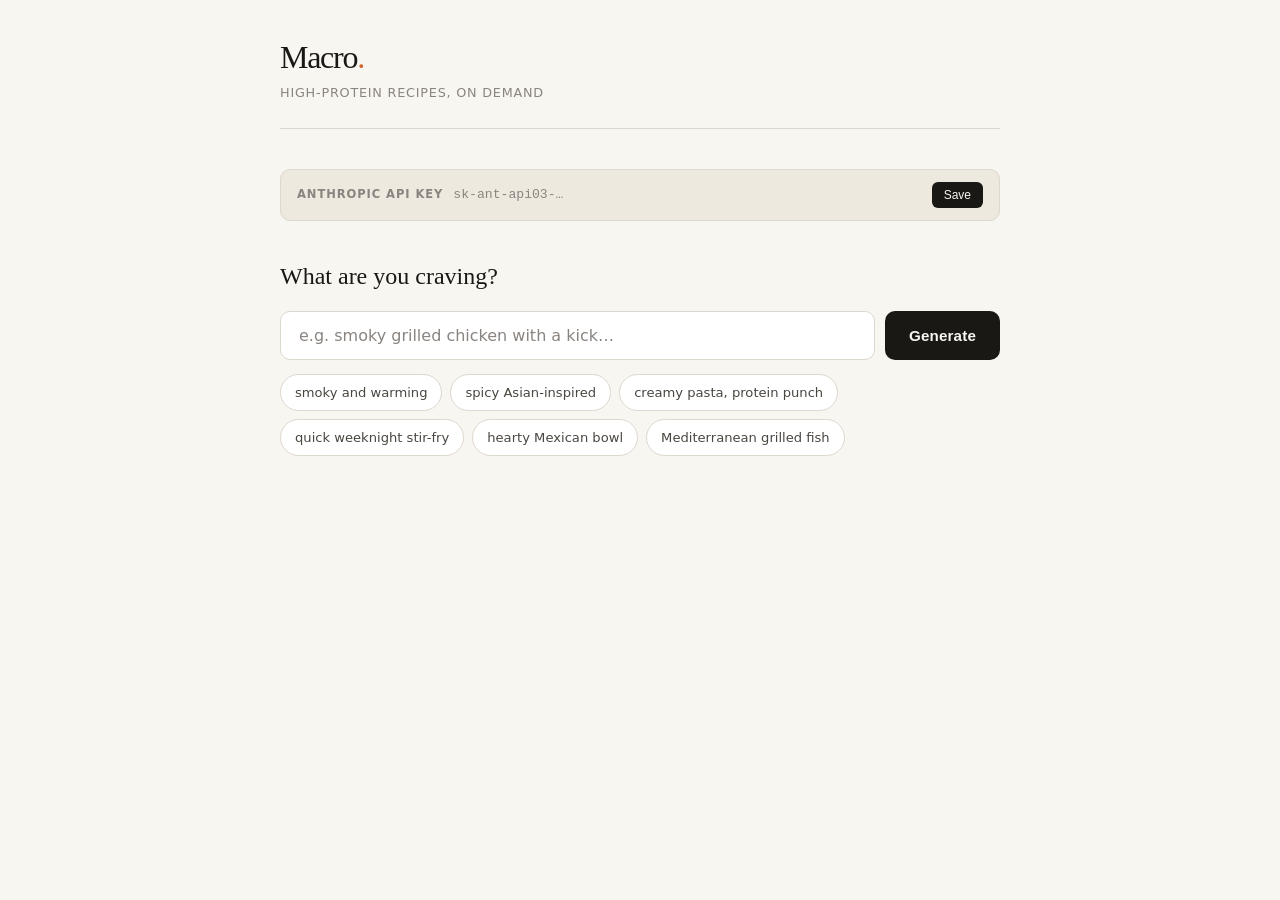
==== index.html @ a24479e4 "Add Macro: single-file high-protein recipe generator Browser-only HTML app that calls the Anthropic " ====
<!DOCTYPE html>
<html lang="en">
<head>
  <meta charset="UTF-8" />
  <meta name="viewport" content="width=device-width, initial-scale=1.0" />
  <title>Macro — High-Protein Recipes</title>
  <style>
    /* ── Reset & Base ── */
    *, *::before, *::after { box-sizing: border-box; margin: 0; padding: 0; }

    :root {
      --cream:   #F8F6F1;
      --cream2:  #EEE9DF;
      --ink:     #1A1814;
      --ink2:    #4A4640;
      --ink3:    #8A8480;
      --accent:  #D4622A;       /* warm burnt-orange for protein hero */
      --accent2: #F0E6D8;
      --green:   #2C6E49;
      --border:  #DDD8CF;
      --radius:  10px;
      --serif:   'Georgia', 'Times New Roman', serif;
      --sans:    system-ui, -apple-system, 'Helvetica Neue', sans-serif;
    }

    html { font-size: 16px; }
    body {
      background: var(--cream);
      color: var(--ink);
      font-family: var(--sans);
      line-height: 1.6;
      min-height: 100vh;
    }

    /* ── Layout ── */
    .page { max-width: 760px; margin: 0 auto; padding: 0 20px 80px; }

    /* ── Header ── */
    .site-header {
      display: flex;
      align-items: baseline;
      justify-content: space-between;
      padding: 32px 0 24px;
      border-bottom: 1.5px solid var(--border);
      margin-bottom: 40px;
      gap: 16px;
      flex-wrap: wrap;
    }
    .logo {
      font-family: var(--serif);
      font-size: 2rem;
      font-weight: 400;
      letter-spacing: -0.04em;
      color: var(--ink);
    }
    .logo span { color: var(--accent); }

    .tagline {
      font-size: 0.8rem;
      color: var(--ink3);
      letter-spacing: 0.06em;
      text-transform: uppercase;
    }

    /* ── API Key ── */
    .api-row {
      display: flex;
      align-items: center;
      gap: 10px;
      margin-bottom: 36px;
      background: var(--cream2);
      border: 1px solid var(--border);
      border-radius: var(--radius);
      padding: 12px 16px;
    }
    .api-row label {
      font-size: 0.72rem;
      font-weight: 600;
      letter-spacing: 0.08em;
      text-transform: uppercase;
      color: var(--ink3);
      white-space: nowrap;
    }
    .api-row input[type="password"] {
      flex: 1;
      border: none;
      background: transparent;
      font-family: 'Courier New', monospace;
      font-size: 0.82rem;
      color: var(--ink2);
      outline: none;
    }
    .api-row input[type="password"]::placeholder { color: var(--ink3); }
    .api-save-btn {
      font-size: 0.75rem;
      background: var(--ink);
      color: var(--cream);
      border: none;
      border-radius: 6px;
      padding: 6px 12px;
      cursor: pointer;
      font-weight: 500;
      white-space: nowrap;
    }
    .api-save-btn:hover { background: var(--accent); }

    /* ── Search / Input ── */
    .craving-section { margin-bottom: 28px; }
    .craving-label {
      font-family: var(--serif);
      font-size: 1.5rem;
      font-weight: 400;
      margin-bottom: 16px;
      color: var(--ink);
    }
    .craving-row {
      display: flex;
      gap: 10px;
    }
    .craving-input {
      flex: 1;
      padding: 14px 18px;
      border: 1.5px solid var(--border);
      border-radius: var(--radius);
      font-size: 1rem;
      font-family: var(--sans);
      background: #fff;
      color: var(--ink);
      outline: none;
      transition: border-color 0.18s;
    }
    .craving-input:focus { border-color: var(--accent); }
    .craving-input::placeholder { color: var(--ink3); }

    .generate-btn {
      padding: 14px 24px;
      background: var(--ink);
      color: var(--cream);
      border: none;
      border-radius: var(--radius);
      font-size: 0.95rem;
      font-weight: 600;
      cursor: pointer;
      letter-spacing: 0.01em;
      transition: background 0.18s, transform 0.1s;
      white-space: nowrap;
    }
    .generate-btn:hover:not(:disabled) { background: var(--accent); }
    .generate-btn:active:not(:disabled) { transform: scale(0.98); }
    .generate-btn:disabled { opacity: 0.5; cursor: not-allowed; }

    /* ── Chips ── */
    .chips {
      display: flex;
      flex-wrap: wrap;
      gap: 8px;
      margin-top: 14px;
    }
    .chip {
      padding: 7px 14px;
      border: 1.5px solid var(--border);
      border-radius: 999px;
      font-size: 0.82rem;
      cursor: pointer;
      color: var(--ink2);
      background: #fff;
      transition: border-color 0.15s, background 0.15s, color 0.15s;
      user-select: none;
    }
    .chip:hover {
      border-color: var(--accent);
      background: var(--accent2);
      color: var(--accent);
    }

    /* ── Status / Error ── */
    .status-bar {
      display: none;
      align-items: center;
      gap: 10px;
      padding: 14px 18px;
      border-radius: var(--radius);
      margin-bottom: 28px;
      font-size: 0.88rem;
    }
    .status-bar.loading {
      display: flex;
      background: var(--accent2);
      color: var(--accent);
      border: 1px solid #e8c5a8;
    }
    .status-bar.error {
      display: flex;
      background: #FDE8E8;
      color: #C0392B;
      border: 1px solid #F5C6C6;
    }
    .spinner {
      width: 18px; height: 18px;
      border: 2.5px solid currentColor;
      border-top-color: transparent;
      border-radius: 50%;
      animation: spin 0.7s linear infinite;
      flex-shrink: 0;
    }
    @keyframes spin { to { transform: rotate(360deg); } }

    /* ── Recipe Card ── */
    .recipe-card {
      display: none;
      background: #fff;
      border: 1.5px solid var(--border);
      border-radius: 14px;
      overflow: hidden;
      margin-bottom: 40px;
      animation: slideUp 0.35s ease;
    }
    .recipe-card.visible { display: block; }
    @keyframes slideUp {
      from { opacity: 0; transform: translateY(18px); }
      to   { opacity: 1; transform: translateY(0); }
    }

    .recipe-header {
      padding: 30px 30px 22px;
      border-bottom: 1px solid var(--border);
      display: flex;
      justify-content: space-between;
      align-items: flex-start;
      gap: 16px;
    }
    .recipe-title-block { flex: 1; }
    .recipe-name {
      font-family: var(--serif);
      font-size: 1.9rem;
      font-weight: 400;
      line-height: 1.15;
      letter-spacing: -0.03em;
      color: var(--ink);
      margin-bottom: 8px;
    }
    .recipe-desc {
      font-size: 0.9rem;
      color: var(--ink2);
      line-height: 1.55;
      max-width: 520px;
    }
    .save-btn {
      padding: 9px 16px;
      border: 1.5px solid var(--border);
      border-radius: 8px;
      background: transparent;
      font-size: 0.8rem;
      font-weight: 600;
      cursor: pointer;
      color: var(--ink2);
      white-space: nowrap;
      transition: all 0.15s;
    }
    .save-btn:hover { border-color: var(--green); color: var(--green); }
    .save-btn.saved { border-color: var(--green); color: var(--green); background: #EAF4EE; }

    /* ── Meta Row ── */
    .recipe-meta {
      display: flex;
      gap: 0;
      border-bottom: 1px solid var(--border);
    }
    .meta-item {
      flex: 1;
      padding: 14px 20px;
      text-align: center;
      border-right: 1px solid var(--border);
    }
    .meta-item:last-child { border-right: none; }
    .meta-label {
      font-size: 0.65rem;
      text-transform: uppercase;
      letter-spacing: 0.1em;
      color: var(--ink3);
      margin-bottom: 2px;
    }
    .meta-value {
      font-size: 0.95rem;
      font-weight: 600;
      color: var(--ink);
    }

    /* ── Macros Grid ── */
    .macros-section { padding: 24px 30px; border-bottom: 1px solid var(--border); }
    .macros-title {
      font-size: 0.68rem;
      text-transform: uppercase;
      letter-spacing: 0.1em;
      color: var(--ink3);
      margin-bottom: 14px;
    }
    .macros-grid {
      display: grid;
      grid-template-columns: 2fr 1fr 1fr 1fr;
      gap: 10px;
    }
    .macro-box {
      border-radius: 10px;
      padding: 16px 14px;
      text-align: center;
      background: var(--cream2);
    }
    .macro-box.hero {
      background: var(--accent);
      color: #fff;
    }
    .macro-num {
      font-family: var(--serif);
      font-size: 2rem;
      font-weight: 400;
      line-height: 1;
      margin-bottom: 4px;
    }
    .macro-box.hero .macro-num { font-size: 2.6rem; }
    .macro-unit { font-size: 0.7rem; }
    .macro-name {
      font-size: 0.65rem;
      text-transform: uppercase;
      letter-spacing: 0.1em;
      margin-top: 4px;
      opacity: 0.75;
    }
    .macro-box.hero .macro-name { opacity: 0.9; font-weight: 600; }

    /* ── Ingredients & Steps ── */
    .recipe-body {
      display: grid;
      grid-template-columns: 1fr 1.5fr;
      gap: 0;
    }
    @media (max-width: 560px) { .recipe-body { grid-template-columns: 1fr; } }

    .ingredients-section {
      padding: 24px 24px 28px 30px;
      border-right: 1px solid var(--border);
    }
    @media (max-width: 560px) {
      .ingredients-section { border-right: none; border-bottom: 1px solid var(--border); }
    }
    .steps-section { padding: 24px 30px 28px 24px; }

    .section-title {
      font-size: 0.68rem;
      text-transform: uppercase;
      letter-spacing: 0.1em;
      color: var(--ink3);
      margin-bottom: 14px;
    }

    .ingredients-list { list-style: none; }
    .ingredients-list li {
      display: flex;
      gap: 10px;
      padding: 7px 0;
      border-bottom: 1px solid var(--cream2);
      font-size: 0.88rem;
      line-height: 1.4;
    }
    .ingredients-list li:last-child { border-bottom: none; }
    .ing-amount {
      font-weight: 600;
      color: var(--ink);
      min-width: 60px;
      flex-shrink: 0;
    }
    .ing-item { color: var(--ink2); }

    .steps-list { list-style: none; counter-reset: step-counter; }
    .steps-list li {
      counter-increment: step-counter;
      display: flex;
      gap: 14px;
      margin-bottom: 16px;
      font-size: 0.88rem;
      line-height: 1.55;
      color: var(--ink2);
    }
    .steps-list li::before {
      content: counter(step-counter);
      display: flex;
      align-items: center;
      justify-content: center;
      width: 22px;
      height: 22px;
      min-width: 22px;
      border-radius: 50%;
      background: var(--ink);
      color: var(--cream);
      font-size: 0.7rem;
      font-weight: 700;
      margin-top: 2px;
    }

    /* ── Tags ── */
    .tags-row {
      padding: 16px 30px;
      border-top: 1px solid var(--border);
      display: flex;
      flex-wrap: wrap;
      gap: 6px;
    }
    .tag {
      padding: 4px 10px;
      border-radius: 999px;
      background: var(--cream2);
      font-size: 0.72rem;
      color: var(--ink2);
      border: 1px solid var(--border);
    }

    /* ── Saved Recipes ── */
    .saved-section { margin-top: 48px; }
    .saved-header {
      display: flex;
      justify-content: space-between;
      align-items: baseline;
      margin-bottom: 20px;
    }
    .saved-heading {
      font-family: var(--serif);
      font-size: 1.25rem;
      font-weight: 400;
    }
    .clear-btn {
      font-size: 0.75rem;
      color: var(--ink3);
      background: none;
      border: none;
      cursor: pointer;
      text-decoration: underline;
    }
    .clear-btn:hover { color: var(--accent); }

    .saved-grid { display: grid; grid-template-columns: repeat(auto-fill, minmax(200px, 1fr)); gap: 12px; }
    .saved-card {
      background: #fff;
      border: 1.5px solid var(--border);
      border-radius: 10px;
      padding: 16px;
      cursor: pointer;
      transition: border-color 0.15s;
    }
    .saved-card:hover { border-color: var(--accent); }
    .saved-card-name {
      font-family: var(--serif);
      font-size: 1rem;
      margin-bottom: 6px;
      color: var(--ink);
    }
    .saved-card-protein {
      font-size: 0.78rem;
      font-weight: 700;
      color: var(--accent);
    }
    .saved-card-meta { font-size: 0.75rem; color: var(--ink3); margin-top: 4px; }

    .empty-saved {
      color: var(--ink3);
      font-size: 0.88rem;
      font-style: italic;
    }
  </style>
</head>
<body>
<div class="page">

  <!-- Header -->
  <header class="site-header">
    <div>
      <div class="logo">Macro<span>.</span></div>
      <div class="tagline">High-protein recipes, on demand</div>
    </div>
  </header>

  <!-- API Key Row -->
  <div class="api-row">
    <label for="apiKeyInput">Anthropic API Key</label>
    <input type="password" id="apiKeyInput" placeholder="sk-ant-api03-…" autocomplete="off" />
    <button class="api-save-btn" onclick="saveApiKey()">Save</button>
  </div>

  <!-- Craving Input -->
  <section class="craving-section">
    <div class="craving-label">What are you craving?</div>
    <div class="craving-row">
      <input
        type="text"
        class="craving-input"
        id="cravingInput"
        placeholder="e.g. smoky grilled chicken with a kick…"
        onkeydown="if(event.key==='Enter') generate()"
      />
      <button class="generate-btn" id="generateBtn" onclick="generate()">Generate</button>
    </div>
    <div class="chips" id="chips">
      <div class="chip" onclick="fillChip('smoky and warming')">smoky and warming</div>
      <div class="chip" onclick="fillChip('spicy Asian-inspired')">spicy Asian-inspired</div>
      <div class="chip" onclick="fillChip('creamy pasta with a protein punch')">creamy pasta, protein punch</div>
      <div class="chip" onclick="fillChip('quick weeknight stir-fry')">quick weeknight stir-fry</div>
      <div class="chip" onclick="fillChip('hearty Mexican bowl')">hearty Mexican bowl</div>
      <div class="chip" onclick="fillChip('Mediterranean grilled fish')">Mediterranean grilled fish</div>
    </div>
  </section>

  <!-- Status / Error -->
  <div class="status-bar" id="statusBar">
    <div class="spinner" id="spinner"></div>
    <span id="statusText">Generating your recipe…</span>
  </div>

  <!-- Recipe Card -->
  <div class="recipe-card" id="recipeCard">
    <div class="recipe-header">
      <div class="recipe-title-block">
        <div class="recipe-name" id="recipeName"></div>
        <div class="recipe-desc" id="recipeDesc"></div>
      </div>
      <button class="save-btn" id="saveBtn" onclick="saveCurrentRecipe()">Save Recipe</button>
    </div>

    <div class="recipe-meta">
      <div class="meta-item">
        <div class="meta-label">Prep</div>
        <div class="meta-value" id="prepTime"></div>
      </div>
      <div class="meta-item">
        <div class="meta-label">Cook</div>
        <div class="meta-value" id="cookTime"></div>
      </div>
      <div class="meta-item">
        <div class="meta-label">Servings</div>
        <div class="meta-value" id="servings"></div>
      </div>
    </div>

    <div class="macros-section">
      <div class="macros-title">Macros per serving</div>
      <div class="macros-grid">
        <div class="macro-box hero">
          <div class="macro-num" id="macroProtein">—</div>
          <div class="macro-unit">grams</div>
          <div class="macro-name">Protein</div>
        </div>
        <div class="macro-box">
          <div class="macro-num" id="macroCalories">—</div>
          <div class="macro-unit">kcal</div>
          <div class="macro-name">Calories</div>
        </div>
        <div class="macro-box">
          <div class="macro-num" id="macroCarbs">—</div>
          <div class="macro-unit">grams</div>
          <div class="macro-name">Carbs</div>
        </div>
        <div class="macro-box">
          <div class="macro-num" id="macroFat">—</div>
          <div class="macro-unit">grams</div>
          <div class="macro-name">Fat</div>
        </div>
      </div>
    </div>

    <div class="recipe-body">
      <div class="ingredients-section">
        <div class="section-title">Ingredients</div>
        <ul class="ingredients-list" id="ingredientsList"></ul>
      </div>
      <div class="steps-section">
        <div class="section-title">Method</div>
        <ol class="steps-list" id="stepsList"></ol>
      </div>
    </div>

    <div class="tags-row" id="tagsRow"></div>
  </div>

  <!-- Saved Recipes -->
  <section class="saved-section" id="savedSection" style="display:none">
    <div class="saved-header">
      <div class="saved-heading">Saved Recipes</div>
      <button class="clear-btn" onclick="clearSaved()">Clear all</button>
    </div>
    <div class="saved-grid" id="savedGrid"></div>
  </section>

</div>

<script>
  /* ── State ── */
  let currentRecipe = null;

  /* ── API Key persistence ── */
  const apiKeyInput = document.getElementById('apiKeyInput');
  const saved = localStorage.getItem('macro_api_key');
  if (saved) apiKeyInput.value = saved;

  function saveApiKey() {
    const key = apiKeyInput.value.trim();
    if (!key) return;
    localStorage.setItem('macro_api_key', key);
    const btn = document.querySelector('.api-save-btn');
    btn.textContent = 'Saved ✓';
    setTimeout(() => btn.textContent = 'Save', 1800);
  }

  /* ── Chip fill ── */
  function fillChip(text) {
    document.getElementById('cravingInput').value = text;
    document.getElementById('cravingInput').focus();
  }

  /* ── Status helpers ── */
  function showLoading(msg = 'Generating your recipe…') {
    const bar = document.getElementById('statusBar');
    bar.className = 'status-bar loading';
    document.getElementById('spinner').style.display = '';
    document.getElementById('statusText').textContent = msg;
  }
  function showError(msg) {
    const bar = document.getElementById('statusBar');
    bar.className = 'status-bar error';
    document.getElementById('spinner').style.display = 'none';
    document.getElementById('statusText').textContent = msg;
  }
  function hideStatus() {
    document.getElementById('statusBar').className = 'status-bar';
  }

  /* ── Generate ── */
  async function generate() {
    const craving = document.getElementById('cravingInput').value.trim();
    const apiKey  = apiKeyInput.value.trim() || localStorage.getItem('macro_api_key') || '';

    if (!craving) {
      document.getElementById('cravingInput').focus();
      return;
    }
    if (!apiKey) {
      showError('Please enter your Anthropic API key above.');
      return;
    }

    const btn = document.getElementById('generateBtn');
    btn.disabled = true;
    document.getElementById('recipeCard').className = 'recipe-card';
    showLoading();

    const systemPrompt = `You are a professional chef and nutritionist who creates high-protein recipes.
You MUST respond with ONLY valid JSON and absolutely nothing else — no markdown, no code fences, no explanation, just the raw JSON object.
The JSON must have exactly these fields:
{
  "name": string,
  "description": string (2-3 sentences, appetizing),
  "prepTime": string (e.g. "15 mins"),
  "cookTime": string (e.g. "25 mins"),
  "servings": number,
  "ingredients": [ { "amount": string, "item": string } ],
  "steps": [ string ],
  "macros": { "calories": number, "protein": number, "carbs": number, "fat": number },
  "tags": [ string ]
}
Rules:
- Every recipe MUST have at least 35g protein per serving — this is non-negotiable
- Be flavor-first and indulgent — never bland, never "diet food"
- Use bold spices, umami, smoke, acid, heat — make it something people actually want to eat
- macros must be realistic and accurate for the ingredients listed
- tags should be 3-5 short descriptor tags`;

    const userMessage = `Create a high-protein recipe for someone craving: "${craving}". Make it exciting and delicious.`;

    try {
      const response = await fetch('https://api.anthropic.com/v1/messages', {
        method: 'POST',
        headers: {
          'Content-Type':         'application/json',
          'x-api-key':            apiKey,
          'anthropic-version':    '2023-06-01',
          'anthropic-dangerous-direct-browser-ipc': 'true',
        },
        body: JSON.stringify({
          model: 'claude-haiku-4-5-20251001',
          max_tokens: 1024,
          system: systemPrompt,
          messages: [{ role: 'user', content: userMessage }],
        }),
      });

      if (!response.ok) {
        const err = await response.json().catch(() => ({}));
        throw new Error(err.error?.message || `API error ${response.status}`);
      }

      const data = await response.json();
      const raw  = data.content?.[0]?.text || '';

      // Strip any accidental markdown fences
      const cleaned = raw.replace(/^```(?:json)?\s*/i, '').replace(/\s*```$/i, '').trim();
      const recipe  = JSON.parse(cleaned);

      currentRecipe = recipe;
      renderRecipe(recipe);
      hideStatus();
    } catch (err) {
      showError('Error: ' + (err.message || 'Something went wrong. Check your API key and try again.'));
    } finally {
      btn.disabled = false;
    }
  }

  /* ── Render recipe ── */
  function renderRecipe(r) {
    document.getElementById('recipeName').textContent    = r.name        || 'Untitled';
    document.getElementById('recipeDesc').textContent    = r.description || '';
    document.getElementById('prepTime').textContent      = r.prepTime    || '—';
    document.getElementById('cookTime').textContent      = r.cookTime    || '—';
    document.getElementById('servings').textContent      = r.servings    || '—';
    document.getElementById('macroProtein').textContent  = r.macros?.protein  ?? '—';
    document.getElementById('macroCalories').textContent = r.macros?.calories ?? '—';
    document.getElementById('macroCarbs').textContent    = r.macros?.carbs    ?? '—';
    document.getElementById('macroFat').textContent      = r.macros?.fat      ?? '—';

    // Ingredients
    const ingList = document.getElementById('ingredientsList');
    ingList.innerHTML = '';
    (r.ingredients || []).forEach(ing => {
      const li = document.createElement('li');
      li.innerHTML = `<span class="ing-amount">${escHtml(ing.amount)}</span><span class="ing-item">${escHtml(ing.item)}</span>`;
      ingList.appendChild(li);
    });

    // Steps
    const stepsList = document.getElementById('stepsList');
    stepsList.innerHTML = '';
    (r.steps || []).forEach(step => {
      const li = document.createElement('li');
      li.textContent = step;
      stepsList.appendChild(li);
    });

    // Tags
    const tagsRow = document.getElementById('tagsRow');
    tagsRow.innerHTML = '';
    (r.tags || []).forEach(tag => {
      const span = document.createElement('span');
      span.className = 'tag';
      span.textContent = tag;
      tagsRow.appendChild(span);
    });

    // Reset save button
    const saveBtn = document.getElementById('saveBtn');
    saveBtn.textContent = 'Save Recipe';
    saveBtn.className = 'save-btn';

    document.getElementById('recipeCard').className = 'recipe-card visible';
    document.getElementById('recipeCard').scrollIntoView({ behavior: 'smooth', block: 'nearest' });
  }

  /* ── Save to localStorage ── */
  function saveCurrentRecipe() {
    if (!currentRecipe) return;
    const saved = getSavedRecipes();
    // Avoid duplicates by name
    const exists = saved.some(r => r.name === currentRecipe.name);
    if (!exists) {
      saved.unshift({ ...currentRecipe, _savedAt: Date.now() });
      localStorage.setItem('macro_saved_recipes', JSON.stringify(saved));
    }
    const btn = document.getElementById('saveBtn');
    btn.textContent = 'Saved ✓';
    btn.className = 'save-btn saved';
    renderSaved();
  }

  function getSavedRecipes() {
    try { return JSON.parse(localStorage.getItem('macro_saved_recipes') || '[]'); }
    catch { return []; }
  }

  function renderSaved() {
    const recipes = getSavedRecipes();
    const section = document.getElementById('savedSection');
    const grid    = document.getElementById('savedGrid');

    if (!recipes.length) { section.style.display = 'none'; return; }

    section.style.display = '';
    grid.innerHTML = '';
    recipes.forEach((r, i) => {
      const card = document.createElement('div');
      card.className = 'saved-card';
      card.innerHTML = `
        <div class="saved-card-name">${escHtml(r.name)}</div>
        <div class="saved-card-protein">${r.macros?.protein ?? '?'}g protein</div>
        <div class="saved-card-meta">${escHtml(r.prepTime || '')} prep · ${escHtml(r.cookTime || '')} cook</div>
      `;
      card.onclick = () => {
        currentRecipe = r;
        renderRecipe(r);
        hideStatus();
      };
      grid.appendChild(card);
    });
  }

  function clearSaved() {
    if (!confirm('Clear all saved recipes?')) return;
    localStorage.removeItem('macro_saved_recipes');
    renderSaved();
  }

  /* ── Utility ── */
  function escHtml(str) {
    return String(str)
      .replace(/&/g, '&amp;')
      .replace(/</g, '&lt;')
      .replace(/>/g, '&gt;')
      .replace(/"/g, '&quot;');
  }

  /* ── Init ── */
  renderSaved();
</script>
</body>
</html>
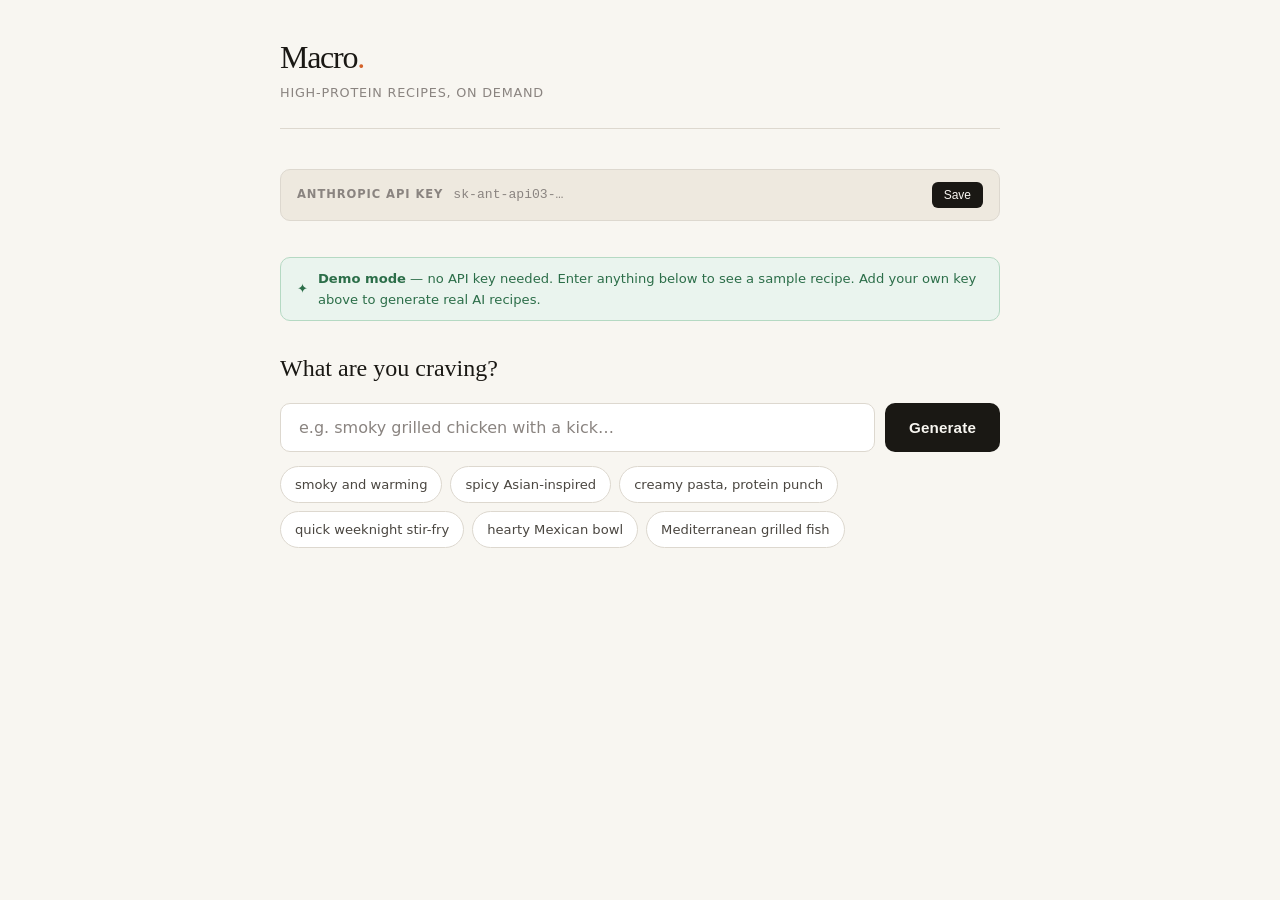
==== commit 2a63a195: "Add demo mode so app works without an API key Shows a green demo banner when no key is entered. Clic" ====
--- a/index.html
+++ b/index.html
@@ -104,6 +104,22 @@
     }
     .api-save-btn:hover { background: var(--accent); }
 
+    /* ── Demo Banner ── */
+    .demo-banner {
+      display: flex;
+      align-items: center;
+      gap: 10px;
+      padding: 10px 16px;
+      background: #EAF4EE;
+      border: 1px solid #b5d9c3;
+      border-radius: var(--radius);
+      margin-bottom: 28px;
+      font-size: 0.82rem;
+      color: var(--green);
+    }
+    .demo-banner strong { font-weight: 700; }
+    .demo-banner.hidden { display: none; }
+
     /* ── Search / Input ── */
     .craving-section { margin-bottom: 28px; }
     .craving-label {
@@ -483,6 +499,12 @@
     <label for="apiKeyInput">Anthropic API Key</label>
     <input type="password" id="apiKeyInput" placeholder="sk-ant-api03-…" autocomplete="off" />
     <button class="api-save-btn" onclick="saveApiKey()">Save</button>
+  </div>
+
+  <!-- Demo Banner -->
+  <div class="demo-banner" id="demoBanner">
+    <span>✦</span>
+    <span><strong>Demo mode</strong> — no API key needed. Enter anything below to see a sample recipe. Add your own key above to generate real AI recipes.</span>
   </div>
 
   <!-- Craving Input -->
@@ -631,6 +653,95 @@
     document.getElementById('statusBar').className = 'status-bar';
   }
 
+  /* ── Demo mode ── */
+  const DEMO_RECIPES = [
+    {
+      name: "Smoky Chipotle Chicken Bowl",
+      description: "Juicy chicken thighs charred with chipotle and smoked paprika, piled over cilantro-lime rice with pickled jalapeños and avocado crema. Bold, smoky heat balanced with cool creaminess.",
+      prepTime: "12 mins", cookTime: "20 mins", servings: 2,
+      ingredients: [
+        { amount: "400g", item: "boneless chicken thighs" },
+        { amount: "1 tbsp", item: "chipotle paste" },
+        { amount: "1 tsp", item: "smoked paprika" },
+        { amount: "200g", item: "cooked brown rice" },
+        { amount: "1", item: "avocado" },
+        { amount: "2 tbsp", item: "Greek yoghurt" },
+        { amount: "1 handful", item: "fresh cilantro" },
+        { amount: "2 tbsp", item: "pickled jalapeños" },
+        { amount: "1", item: "lime, juiced" },
+      ],
+      steps: [
+        "Coat chicken in chipotle paste, smoked paprika, salt and a drizzle of olive oil.",
+        "Heat a cast-iron pan over high heat. Cook chicken 6–7 mins per side until charred and cooked through. Rest 5 mins, then slice.",
+        "Blend avocado with Greek yoghurt, lime juice and a pinch of salt to make crema.",
+        "Fluff rice with cilantro and lime zest. Divide into bowls.",
+        "Top with sliced chicken, avocado crema and pickled jalapeños. Serve immediately."
+      ],
+      macros: { calories: 520, protein: 48, carbs: 38, fat: 18 },
+      tags: ["high-protein", "smoky", "Mexican", "gluten-free"]
+    },
+    {
+      name: "Spicy Asian Beef & Noodles",
+      description: "Seared ground beef glazed in gochujang and soy tossed through chewy udon noodles with crispy scallions and a soft-boiled egg. Umami-rich, fiery and deeply satisfying.",
+      prepTime: "10 mins", cookTime: "15 mins", servings: 2,
+      ingredients: [
+        { amount: "350g", item: "lean ground beef (95%)" },
+        { amount: "200g", item: "udon noodles" },
+        { amount: "2 tbsp", item: "gochujang paste" },
+        { amount: "2 tbsp", item: "soy sauce" },
+        { amount: "1 tbsp", item: "sesame oil" },
+        { amount: "1 tsp", item: "fresh ginger, grated" },
+        { amount: "2 cloves", item: "garlic, minced" },
+        { amount: "2", item: "soft-boiled eggs" },
+        { amount: "3", item: "spring onions, sliced" },
+        { amount: "1 tsp", item: "toasted sesame seeds" },
+      ],
+      steps: [
+        "Cook udon per packet instructions. Drain and rinse.",
+        "Soft-boil eggs for 6.5 mins, transfer to ice water, peel and halve.",
+        "Brown beef in a hot wok over high heat, breaking apart, until caramelized — about 5 mins.",
+        "Add garlic and ginger, cook 1 min. Add gochujang, soy and sesame oil. Toss to coat.",
+        "Add noodles to wok and toss everything together over high heat for 2 mins.",
+        "Plate and top with egg halves, spring onions and sesame seeds."
+      ],
+      macros: { calories: 590, protein: 52, carbs: 48, fat: 17 },
+      tags: ["high-protein", "spicy", "Asian", "quick"]
+    },
+    {
+      name: "Lemon-Herb Salmon with White Bean Mash",
+      description: "Pan-seared salmon with a golden crust, resting on silky white bean mash with roasted garlic and fresh dill. Bright, herbaceous and loaded with protein from both fish and legumes.",
+      prepTime: "10 mins", cookTime: "18 mins", servings: 2,
+      ingredients: [
+        { amount: "2 × 180g", item: "salmon fillets, skin-on" },
+        { amount: "1 can (400g)", item: "cannellini beans, drained" },
+        { amount: "3 cloves", item: "garlic" },
+        { amount: "2 tbsp", item: "olive oil" },
+        { amount: "1", item: "lemon, zest and juice" },
+        { amount: "2 tbsp", item: "fresh dill, chopped" },
+        { amount: "2 tbsp", item: "fresh parsley, chopped" },
+        { amount: "60ml", item: "low-sodium chicken stock" },
+        { amount: "1 tsp", item: "capers" },
+      ],
+      steps: [
+        "Smash garlic and sauté in 1 tbsp olive oil until golden. Add beans and stock, simmer 5 mins.",
+        "Mash beans roughly with a fork, stir in lemon zest and half the herbs. Season well.",
+        "Pat salmon dry and season with salt and pepper.",
+        "Heat remaining oil in a non-stick pan over high heat. Place salmon skin-side down, press gently, cook 4 mins. Flip, cook 2 more mins.",
+        "Serve salmon over bean mash. Squeeze lemon over top, scatter capers and remaining herbs."
+      ],
+      macros: { calories: 490, protein: 46, carbs: 28, fat: 20 },
+      tags: ["high-protein", "Mediterranean", "omega-3", "gluten-free"]
+    },
+  ];
+
+  let demoIndex = 0;
+
+  function updateDemoBanner() {
+    const key = apiKeyInput.value.trim() || localStorage.getItem('macro_api_key') || '';
+    document.getElementById('demoBanner').classList.toggle('hidden', !!key);
+  }
+  apiKeyInput.addEventListener('input', updateDemoBanner);
+
   /* ── Generate ── */
   async function generate() {
     const craving = document.getElementById('cravingInput').value.trim();
@@ -640,8 +751,20 @@
       document.getElementById('cravingInput').focus();
       return;
     }
+
+    // Demo mode — no API key needed
     if (!apiKey) {
-      showError('Please enter your Anthropic API key above.');
+      const btn = document.getElementById('generateBtn');
+      btn.disabled = true;
+      document.getElementById('recipeCard').className = 'recipe-card';
+      showLoading('Loading demo recipe…');
+      await new Promise(r => setTimeout(r, 800)); // brief fake delay
+      const recipe = DEMO_RECIPES[demoIndex % DEMO_RECIPES.length];
+      demoIndex++;
+      currentRecipe = recipe;
+      renderRecipe(recipe);
+      hideStatus();
+      btn.disabled = false;
       return;
     }
 
@@ -824,6 +947,7 @@
   }
 
   /* ── Init ── */
+  updateDemoBanner();
   renderSaved();
 </script>
 </body>
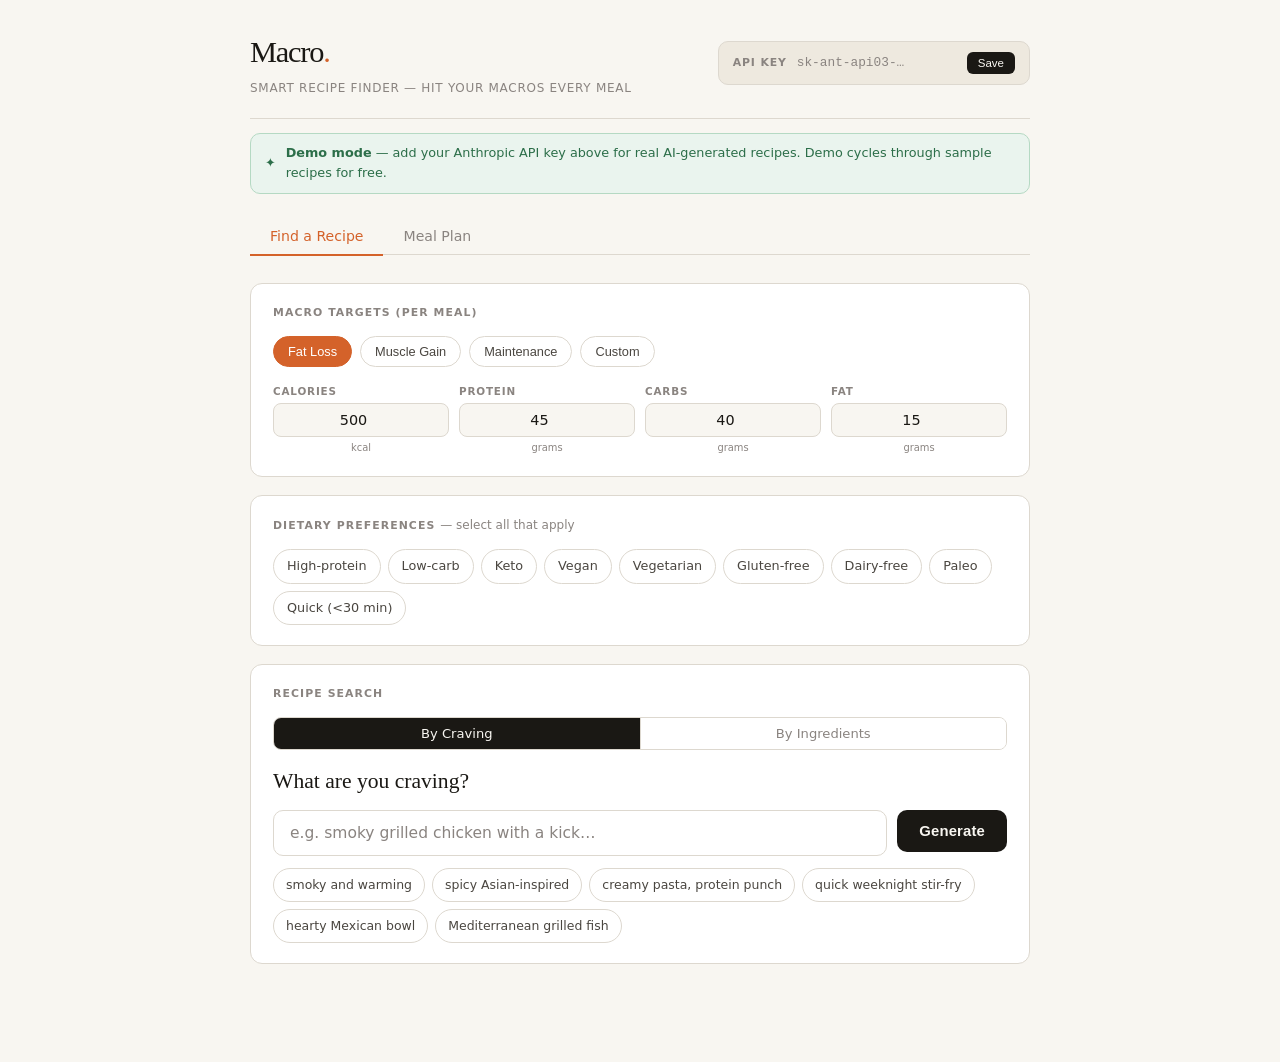
==== commit 9d911236: "Add macro targets, dietary prefs, ingredient search, and meal planning - Macro target section with F" ====
--- a/index.html
+++ b/index.html
@@ -3,7 +3,7 @@
 <head>
   <meta charset="UTF-8" />
   <meta name="viewport" content="width=device-width, initial-scale=1.0" />
-  <title>Macro — High-Protein Recipes</title>
+  <title>Macro — Smart Recipe Finder</title>
   <style>
     /* ── Reset & Base ── */
     *, *::before, *::after { box-sizing: border-box; margin: 0; padding: 0; }
@@ -14,9 +14,12 @@
       --ink:     #1A1814;
       --ink2:    #4A4640;
       --ink3:    #8A8480;
-      --accent:  #D4622A;       /* warm burnt-orange for protein hero */
+      --accent:  #D4622A;
       --accent2: #F0E6D8;
       --green:   #2C6E49;
+      --green2:  #EAF4EE;
+      --blue:    #2563EB;
+      --blue2:   #EFF6FF;
       --border:  #DDD8CF;
       --radius:  10px;
       --serif:   'Georgia', 'Times New Roman', serif;
@@ -32,455 +35,316 @@
       min-height: 100vh;
     }
 
-    /* ── Layout ── */
-    .page { max-width: 760px; margin: 0 auto; padding: 0 20px 80px; }
+    .page { max-width: 820px; margin: 0 auto; padding: 0 20px 80px; }
 
     /* ── Header ── */
     .site-header {
       display: flex;
-      align-items: baseline;
+      align-items: center;
       justify-content: space-between;
-      padding: 32px 0 24px;
+      padding: 28px 0 20px;
       border-bottom: 1.5px solid var(--border);
-      margin-bottom: 40px;
+      margin-bottom: 0;
       gap: 16px;
       flex-wrap: wrap;
     }
-    .logo {
-      font-family: var(--serif);
-      font-size: 2rem;
-      font-weight: 400;
-      letter-spacing: -0.04em;
-      color: var(--ink);
-    }
+    .logo { font-family: var(--serif); font-size: 1.9rem; font-weight: 400; letter-spacing: -0.04em; }
     .logo span { color: var(--accent); }
-
-    .tagline {
-      font-size: 0.8rem;
-      color: var(--ink3);
-      letter-spacing: 0.06em;
-      text-transform: uppercase;
-    }
+    .tagline { font-size: 0.75rem; color: var(--ink3); letter-spacing: 0.06em; text-transform: uppercase; margin-top: 2px; }
 
     /* ── API Key ── */
     .api-row {
-      display: flex;
-      align-items: center;
-      gap: 10px;
-      margin-bottom: 36px;
-      background: var(--cream2);
-      border: 1px solid var(--border);
-      border-radius: var(--radius);
-      padding: 12px 16px;
-    }
-    .api-row label {
-      font-size: 0.72rem;
-      font-weight: 600;
-      letter-spacing: 0.08em;
-      text-transform: uppercase;
-      color: var(--ink3);
-      white-space: nowrap;
-    }
-    .api-row input[type="password"] {
-      flex: 1;
-      border: none;
-      background: transparent;
-      font-family: 'Courier New', monospace;
-      font-size: 0.82rem;
-      color: var(--ink2);
-      outline: none;
-    }
+      display: flex; align-items: center; gap: 10px;
+      background: var(--cream2); border: 1px solid var(--border);
+      border-radius: var(--radius); padding: 10px 14px;
+    }
+    .api-row label { font-size: 0.68rem; font-weight: 600; letter-spacing: 0.08em; text-transform: uppercase; color: var(--ink3); white-space: nowrap; }
+    .api-row input[type="password"] { flex: 1; border: none; background: transparent; font-family: 'Courier New', monospace; font-size: 0.8rem; color: var(--ink2); outline: none; }
     .api-row input[type="password"]::placeholder { color: var(--ink3); }
-    .api-save-btn {
-      font-size: 0.75rem;
-      background: var(--ink);
-      color: var(--cream);
-      border: none;
-      border-radius: 6px;
-      padding: 6px 12px;
-      cursor: pointer;
-      font-weight: 500;
-      white-space: nowrap;
-    }
+    .api-save-btn { font-size: 0.72rem; background: var(--ink); color: var(--cream); border: none; border-radius: 6px; padding: 5px 11px; cursor: pointer; font-weight: 500; white-space: nowrap; }
     .api-save-btn:hover { background: var(--accent); }
 
     /* ── Demo Banner ── */
     .demo-banner {
-      display: flex;
-      align-items: center;
-      gap: 10px;
-      padding: 10px 16px;
-      background: #EAF4EE;
-      border: 1px solid #b5d9c3;
-      border-radius: var(--radius);
-      margin-bottom: 28px;
-      font-size: 0.82rem;
-      color: var(--green);
+      display: flex; align-items: center; gap: 10px;
+      padding: 9px 14px; background: var(--green2);
+      border: 1px solid #b5d9c3; border-radius: var(--radius);
+      font-size: 0.8rem; color: var(--green);
     }
     .demo-banner strong { font-weight: 700; }
     .demo-banner.hidden { display: none; }
 
-    /* ── Search / Input ── */
-    .craving-section { margin-bottom: 28px; }
-    .craving-label {
-      font-family: var(--serif);
-      font-size: 1.5rem;
-      font-weight: 400;
-      margin-bottom: 16px;
-      color: var(--ink);
-    }
-    .craving-row {
-      display: flex;
-      gap: 10px;
-    }
+    /* ── Tab Navigation ── */
+    .tab-nav {
+      display: flex; gap: 0; border-bottom: 1.5px solid var(--border);
+      margin: 24px 0 0;
+    }
+    .tab-btn {
+      padding: 10px 20px; border: none; background: transparent;
+      font-family: var(--sans); font-size: 0.88rem; font-weight: 500;
+      color: var(--ink3); cursor: pointer; border-bottom: 2.5px solid transparent;
+      margin-bottom: -1.5px; transition: color 0.15s, border-color 0.15s;
+      white-space: nowrap;
+    }
+    .tab-btn:hover { color: var(--ink); }
+    .tab-btn.active { color: var(--accent); border-bottom-color: var(--accent); }
+
+    .tab-panel { display: none; padding-top: 28px; }
+    .tab-panel.active { display: block; }
+
+    /* ── Card container ── */
+    .card {
+      background: #fff; border: 1.5px solid var(--border);
+      border-radius: 12px; padding: 20px 22px; margin-bottom: 18px;
+    }
+    .card-title {
+      font-size: 0.68rem; text-transform: uppercase; letter-spacing: 0.1em;
+      color: var(--ink3); margin-bottom: 14px; font-weight: 600;
+    }
+
+    /* ── Macro Targets ── */
+    .preset-row { display: flex; gap: 8px; flex-wrap: wrap; margin-bottom: 16px; }
+    .preset-btn {
+      padding: 7px 14px; border: 1.5px solid var(--border); border-radius: 999px;
+      font-size: 0.8rem; cursor: pointer; background: #fff; color: var(--ink2);
+      font-weight: 500; transition: all 0.15s;
+    }
+    .preset-btn:hover { border-color: var(--accent); color: var(--accent); background: var(--accent2); }
+    .preset-btn.active { border-color: var(--accent); background: var(--accent); color: #fff; }
+
+    .macro-inputs {
+      display: grid; grid-template-columns: repeat(4, 1fr); gap: 10px;
+    }
+    @media (max-width: 500px) { .macro-inputs { grid-template-columns: repeat(2, 1fr); } }
+
+    .macro-input-group label {
+      display: block; font-size: 0.65rem; text-transform: uppercase;
+      letter-spacing: 0.08em; color: var(--ink3); margin-bottom: 4px; font-weight: 600;
+    }
+    .macro-input-group input {
+      width: 100%; padding: 8px 10px; border: 1.5px solid var(--border);
+      border-radius: 8px; font-size: 0.9rem; font-family: var(--sans);
+      background: var(--cream); color: var(--ink); outline: none; text-align: center;
+      transition: border-color 0.15s;
+    }
+    .macro-input-group input:focus { border-color: var(--accent); background: #fff; }
+    .macro-input-group .unit { font-size: 0.62rem; color: var(--ink3); text-align: center; margin-top: 3px; }
+
+    /* ── Diet Chips ── */
+    .chips { display: flex; flex-wrap: wrap; gap: 7px; }
+    .chip {
+      padding: 6px 13px; border: 1.5px solid var(--border); border-radius: 999px;
+      font-size: 0.8rem; cursor: pointer; color: var(--ink2); background: #fff;
+      transition: all 0.15s; user-select: none;
+    }
+    .chip:hover { border-color: var(--accent); color: var(--accent); background: var(--accent2); }
+    .chip.active { border-color: var(--green); background: var(--green2); color: var(--green); }
+
+    /* ── Search Mode ── */
+    .search-mode-row { display: flex; gap: 0; border: 1.5px solid var(--border); border-radius: 8px; overflow: hidden; margin-bottom: 14px; }
+    .mode-btn {
+      flex: 1; padding: 8px 14px; border: none; background: #fff; font-family: var(--sans);
+      font-size: 0.82rem; font-weight: 500; color: var(--ink3); cursor: pointer;
+      transition: all 0.15s; border-right: 1px solid var(--border);
+    }
+    .mode-btn:last-child { border-right: none; }
+    .mode-btn.active { background: var(--ink); color: var(--cream); }
+
+    .craving-label { font-family: var(--serif); font-size: 1.35rem; font-weight: 400; margin-bottom: 12px; }
+    .search-row { display: flex; gap: 10px; }
     .craving-input {
-      flex: 1;
-      padding: 14px 18px;
-      border: 1.5px solid var(--border);
-      border-radius: var(--radius);
-      font-size: 1rem;
-      font-family: var(--sans);
-      background: #fff;
-      color: var(--ink);
-      outline: none;
-      transition: border-color 0.18s;
+      flex: 1; padding: 13px 16px; border: 1.5px solid var(--border);
+      border-radius: var(--radius); font-size: 0.97rem; font-family: var(--sans);
+      background: #fff; color: var(--ink); outline: none; transition: border-color 0.18s;
     }
     .craving-input:focus { border-color: var(--accent); }
     .craving-input::placeholder { color: var(--ink3); }
 
+    .ingredient-area {
+      width: 100%; padding: 13px 16px; border: 1.5px solid var(--border);
+      border-radius: var(--radius); font-size: 0.9rem; font-family: var(--sans);
+      background: #fff; color: var(--ink); outline: none; resize: vertical;
+      min-height: 90px; transition: border-color 0.18s; line-height: 1.5;
+    }
+    .ingredient-area:focus { border-color: var(--accent); }
+    .ingredient-area::placeholder { color: var(--ink3); }
+
     .generate-btn {
-      padding: 14px 24px;
-      background: var(--ink);
-      color: var(--cream);
-      border: none;
-      border-radius: var(--radius);
-      font-size: 0.95rem;
-      font-weight: 600;
-      cursor: pointer;
-      letter-spacing: 0.01em;
-      transition: background 0.18s, transform 0.1s;
-      white-space: nowrap;
+      padding: 13px 22px; background: var(--ink); color: var(--cream); border: none;
+      border-radius: var(--radius); font-size: 0.93rem; font-weight: 600;
+      cursor: pointer; letter-spacing: 0.01em; transition: background 0.18s, transform 0.1s;
+      white-space: nowrap; align-self: flex-start;
     }
     .generate-btn:hover:not(:disabled) { background: var(--accent); }
     .generate-btn:active:not(:disabled) { transform: scale(0.98); }
     .generate-btn:disabled { opacity: 0.5; cursor: not-allowed; }
 
-    /* ── Chips ── */
-    .chips {
-      display: flex;
-      flex-wrap: wrap;
-      gap: 8px;
-      margin-top: 14px;
-    }
-    .chip {
-      padding: 7px 14px;
-      border: 1.5px solid var(--border);
-      border-radius: 999px;
-      font-size: 0.82rem;
-      cursor: pointer;
-      color: var(--ink2);
-      background: #fff;
-      transition: border-color 0.15s, background 0.15s, color 0.15s;
-      user-select: none;
-    }
-    .chip:hover {
-      border-color: var(--accent);
-      background: var(--accent2);
-      color: var(--accent);
-    }
+    .suggestion-chips { display: flex; flex-wrap: wrap; gap: 7px; margin-top: 12px; }
+    .suggestion-chip {
+      padding: 6px 12px; border: 1.5px solid var(--border); border-radius: 999px;
+      font-size: 0.78rem; cursor: pointer; color: var(--ink2); background: #fff;
+      transition: all 0.15s;
+    }
+    .suggestion-chip:hover { border-color: var(--accent); background: var(--accent2); color: var(--accent); }
 
     /* ── Status / Error ── */
     .status-bar {
-      display: none;
-      align-items: center;
-      gap: 10px;
-      padding: 14px 18px;
-      border-radius: var(--radius);
-      margin-bottom: 28px;
-      font-size: 0.88rem;
-    }
-    .status-bar.loading {
-      display: flex;
-      background: var(--accent2);
-      color: var(--accent);
-      border: 1px solid #e8c5a8;
-    }
-    .status-bar.error {
-      display: flex;
-      background: #FDE8E8;
-      color: #C0392B;
-      border: 1px solid #F5C6C6;
-    }
-    .spinner {
-      width: 18px; height: 18px;
-      border: 2.5px solid currentColor;
-      border-top-color: transparent;
-      border-radius: 50%;
-      animation: spin 0.7s linear infinite;
-      flex-shrink: 0;
-    }
+      display: none; align-items: center; gap: 10px; padding: 13px 16px;
+      border-radius: var(--radius); margin-bottom: 22px; font-size: 0.87rem;
+    }
+    .status-bar.loading { display: flex; background: var(--accent2); color: var(--accent); border: 1px solid #e8c5a8; }
+    .status-bar.error { display: flex; background: #FDE8E8; color: #C0392B; border: 1px solid #F5C6C6; }
+    .spinner { width: 17px; height: 17px; border: 2.5px solid currentColor; border-top-color: transparent; border-radius: 50%; animation: spin 0.7s linear infinite; flex-shrink: 0; }
     @keyframes spin { to { transform: rotate(360deg); } }
 
     /* ── Recipe Card ── */
-    .recipe-card {
-      display: none;
-      background: #fff;
-      border: 1.5px solid var(--border);
-      border-radius: 14px;
-      overflow: hidden;
-      margin-bottom: 40px;
-      animation: slideUp 0.35s ease;
-    }
+    .recipe-card { display: none; background: #fff; border: 1.5px solid var(--border); border-radius: 14px; overflow: hidden; margin-bottom: 36px; animation: slideUp 0.35s ease; }
     .recipe-card.visible { display: block; }
-    @keyframes slideUp {
-      from { opacity: 0; transform: translateY(18px); }
-      to   { opacity: 1; transform: translateY(0); }
-    }
-
-    .recipe-header {
-      padding: 30px 30px 22px;
-      border-bottom: 1px solid var(--border);
-      display: flex;
-      justify-content: space-between;
-      align-items: flex-start;
-      gap: 16px;
-    }
+    @keyframes slideUp { from { opacity: 0; transform: translateY(16px); } to { opacity: 1; transform: translateY(0); } }
+
+    .recipe-header { padding: 26px 28px 20px; border-bottom: 1px solid var(--border); display: flex; justify-content: space-between; align-items: flex-start; gap: 14px; }
     .recipe-title-block { flex: 1; }
-    .recipe-name {
-      font-family: var(--serif);
-      font-size: 1.9rem;
-      font-weight: 400;
-      line-height: 1.15;
-      letter-spacing: -0.03em;
-      color: var(--ink);
-      margin-bottom: 8px;
-    }
-    .recipe-desc {
-      font-size: 0.9rem;
-      color: var(--ink2);
-      line-height: 1.55;
-      max-width: 520px;
-    }
-    .save-btn {
-      padding: 9px 16px;
-      border: 1.5px solid var(--border);
-      border-radius: 8px;
-      background: transparent;
-      font-size: 0.8rem;
-      font-weight: 600;
-      cursor: pointer;
-      color: var(--ink2);
-      white-space: nowrap;
-      transition: all 0.15s;
-    }
+    .recipe-name { font-family: var(--serif); font-size: 1.8rem; font-weight: 400; line-height: 1.15; letter-spacing: -0.03em; color: var(--ink); margin-bottom: 7px; }
+    .recipe-desc { font-size: 0.88rem; color: var(--ink2); line-height: 1.55; max-width: 500px; }
+
+    .recipe-actions { display: flex; gap: 8px; flex-shrink: 0; }
+    .save-btn { padding: 8px 14px; border: 1.5px solid var(--border); border-radius: 8px; background: transparent; font-size: 0.78rem; font-weight: 600; cursor: pointer; color: var(--ink2); white-space: nowrap; transition: all 0.15s; }
     .save-btn:hover { border-color: var(--green); color: var(--green); }
-    .save-btn.saved { border-color: var(--green); color: var(--green); background: #EAF4EE; }
+    .save-btn.saved { border-color: var(--green); color: var(--green); background: var(--green2); }
+    .add-plan-btn { padding: 8px 14px; border: 1.5px solid var(--border); border-radius: 8px; background: transparent; font-size: 0.78rem; font-weight: 600; cursor: pointer; color: var(--ink2); white-space: nowrap; transition: all 0.15s; }
+    .add-plan-btn:hover { border-color: var(--blue); color: var(--blue); background: var(--blue2); }
 
     /* ── Meta Row ── */
-    .recipe-meta {
-      display: flex;
-      gap: 0;
-      border-bottom: 1px solid var(--border);
-    }
-    .meta-item {
-      flex: 1;
-      padding: 14px 20px;
-      text-align: center;
-      border-right: 1px solid var(--border);
-    }
+    .recipe-meta { display: flex; gap: 0; border-bottom: 1px solid var(--border); }
+    .meta-item { flex: 1; padding: 12px 18px; text-align: center; border-right: 1px solid var(--border); }
     .meta-item:last-child { border-right: none; }
-    .meta-label {
-      font-size: 0.65rem;
-      text-transform: uppercase;
-      letter-spacing: 0.1em;
-      color: var(--ink3);
-      margin-bottom: 2px;
-    }
-    .meta-value {
-      font-size: 0.95rem;
-      font-weight: 600;
-      color: var(--ink);
-    }
+    .meta-label { font-size: 0.62rem; text-transform: uppercase; letter-spacing: 0.1em; color: var(--ink3); margin-bottom: 2px; }
+    .meta-value { font-size: 0.92rem; font-weight: 600; color: var(--ink); }
 
     /* ── Macros Grid ── */
-    .macros-section { padding: 24px 30px; border-bottom: 1px solid var(--border); }
-    .macros-title {
-      font-size: 0.68rem;
-      text-transform: uppercase;
-      letter-spacing: 0.1em;
-      color: var(--ink3);
-      margin-bottom: 14px;
-    }
-    .macros-grid {
-      display: grid;
-      grid-template-columns: 2fr 1fr 1fr 1fr;
-      gap: 10px;
-    }
-    .macro-box {
-      border-radius: 10px;
-      padding: 16px 14px;
-      text-align: center;
-      background: var(--cream2);
-    }
-    .macro-box.hero {
-      background: var(--accent);
-      color: #fff;
-    }
-    .macro-num {
-      font-family: var(--serif);
-      font-size: 2rem;
-      font-weight: 400;
-      line-height: 1;
-      margin-bottom: 4px;
-    }
-    .macro-box.hero .macro-num { font-size: 2.6rem; }
-    .macro-unit { font-size: 0.7rem; }
-    .macro-name {
-      font-size: 0.65rem;
-      text-transform: uppercase;
-      letter-spacing: 0.1em;
-      margin-top: 4px;
-      opacity: 0.75;
-    }
+    .macros-section { padding: 20px 28px; border-bottom: 1px solid var(--border); }
+    .macros-title { font-size: 0.65rem; text-transform: uppercase; letter-spacing: 0.1em; color: var(--ink3); margin-bottom: 12px; }
+    .macros-grid { display: grid; grid-template-columns: 2fr 1fr 1fr 1fr; gap: 8px; }
+    .macro-box { border-radius: 10px; padding: 14px 12px; text-align: center; background: var(--cream2); }
+    .macro-box.hero { background: var(--accent); color: #fff; }
+    .macro-num { font-family: var(--serif); font-size: 1.8rem; font-weight: 400; line-height: 1; margin-bottom: 3px; }
+    .macro-box.hero .macro-num { font-size: 2.3rem; }
+    .macro-unit { font-size: 0.67rem; }
+    .macro-name { font-size: 0.62rem; text-transform: uppercase; letter-spacing: 0.1em; margin-top: 3px; opacity: 0.75; }
     .macro-box.hero .macro-name { opacity: 0.9; font-weight: 600; }
 
     /* ── Ingredients & Steps ── */
-    .recipe-body {
-      display: grid;
-      grid-template-columns: 1fr 1.5fr;
-      gap: 0;
-    }
-    @media (max-width: 560px) { .recipe-body { grid-template-columns: 1fr; } }
-
-    .ingredients-section {
-      padding: 24px 24px 28px 30px;
-      border-right: 1px solid var(--border);
-    }
-    @media (max-width: 560px) {
-      .ingredients-section { border-right: none; border-bottom: 1px solid var(--border); }
-    }
-    .steps-section { padding: 24px 30px 28px 24px; }
-
-    .section-title {
-      font-size: 0.68rem;
-      text-transform: uppercase;
-      letter-spacing: 0.1em;
-      color: var(--ink3);
-      margin-bottom: 14px;
-    }
+    .recipe-body { display: grid; grid-template-columns: 1fr 1.5fr; gap: 0; }
+    @media (max-width: 540px) { .recipe-body { grid-template-columns: 1fr; } }
+    .ingredients-section { padding: 22px 22px 26px 28px; border-right: 1px solid var(--border); }
+    @media (max-width: 540px) { .ingredients-section { border-right: none; border-bottom: 1px solid var(--border); } }
+    .steps-section { padding: 22px 28px 26px 22px; }
+    .section-title { font-size: 0.65rem; text-transform: uppercase; letter-spacing: 0.1em; color: var(--ink3); margin-bottom: 12px; }
 
     .ingredients-list { list-style: none; }
-    .ingredients-list li {
-      display: flex;
-      gap: 10px;
-      padding: 7px 0;
-      border-bottom: 1px solid var(--cream2);
-      font-size: 0.88rem;
-      line-height: 1.4;
-    }
+    .ingredients-list li { display: flex; gap: 10px; padding: 6px 0; border-bottom: 1px solid var(--cream2); font-size: 0.86rem; line-height: 1.4; }
     .ingredients-list li:last-child { border-bottom: none; }
-    .ing-amount {
-      font-weight: 600;
-      color: var(--ink);
-      min-width: 60px;
-      flex-shrink: 0;
-    }
+    .ing-amount { font-weight: 600; color: var(--ink); min-width: 58px; flex-shrink: 0; }
     .ing-item { color: var(--ink2); }
 
     .steps-list { list-style: none; counter-reset: step-counter; }
-    .steps-list li {
-      counter-increment: step-counter;
-      display: flex;
-      gap: 14px;
-      margin-bottom: 16px;
-      font-size: 0.88rem;
-      line-height: 1.55;
-      color: var(--ink2);
-    }
-    .steps-list li::before {
-      content: counter(step-counter);
-      display: flex;
-      align-items: center;
-      justify-content: center;
-      width: 22px;
-      height: 22px;
-      min-width: 22px;
-      border-radius: 50%;
-      background: var(--ink);
-      color: var(--cream);
-      font-size: 0.7rem;
-      font-weight: 700;
-      margin-top: 2px;
-    }
-
-    /* ── Tags ── */
-    .tags-row {
-      padding: 16px 30px;
-      border-top: 1px solid var(--border);
-      display: flex;
-      flex-wrap: wrap;
-      gap: 6px;
-    }
-    .tag {
-      padding: 4px 10px;
-      border-radius: 999px;
-      background: var(--cream2);
-      font-size: 0.72rem;
-      color: var(--ink2);
-      border: 1px solid var(--border);
-    }
+    .steps-list li { counter-increment: step-counter; display: flex; gap: 12px; margin-bottom: 14px; font-size: 0.86rem; line-height: 1.55; color: var(--ink2); }
+    .steps-list li::before { content: counter(step-counter); display: flex; align-items: center; justify-content: center; width: 21px; height: 21px; min-width: 21px; border-radius: 50%; background: var(--ink); color: var(--cream); font-size: 0.67rem; font-weight: 700; margin-top: 2px; }
+
+    .tags-row { padding: 14px 28px; border-top: 1px solid var(--border); display: flex; flex-wrap: wrap; gap: 6px; }
+    .tag { padding: 4px 10px; border-radius: 999px; background: var(--cream2); font-size: 0.7rem; color: var(--ink2); border: 1px solid var(--border); }
 
     /* ── Saved Recipes ── */
-    .saved-section { margin-top: 48px; }
-    .saved-header {
-      display: flex;
-      justify-content: space-between;
-      align-items: baseline;
-      margin-bottom: 20px;
-    }
-    .saved-heading {
-      font-family: var(--serif);
-      font-size: 1.25rem;
-      font-weight: 400;
-    }
-    .clear-btn {
-      font-size: 0.75rem;
-      color: var(--ink3);
-      background: none;
-      border: none;
-      cursor: pointer;
-      text-decoration: underline;
-    }
+    .saved-section { margin-top: 40px; }
+    .saved-header { display: flex; justify-content: space-between; align-items: baseline; margin-bottom: 16px; }
+    .saved-heading { font-family: var(--serif); font-size: 1.2rem; font-weight: 400; }
+    .clear-btn { font-size: 0.73rem; color: var(--ink3); background: none; border: none; cursor: pointer; text-decoration: underline; }
     .clear-btn:hover { color: var(--accent); }
-
-    .saved-grid { display: grid; grid-template-columns: repeat(auto-fill, minmax(200px, 1fr)); gap: 12px; }
-    .saved-card {
-      background: #fff;
-      border: 1.5px solid var(--border);
-      border-radius: 10px;
-      padding: 16px;
-      cursor: pointer;
-      transition: border-color 0.15s;
-    }
+    .saved-grid { display: grid; grid-template-columns: repeat(auto-fill, minmax(190px, 1fr)); gap: 10px; }
+    .saved-card { background: #fff; border: 1.5px solid var(--border); border-radius: 10px; padding: 14px; cursor: pointer; transition: border-color 0.15s; }
     .saved-card:hover { border-color: var(--accent); }
-    .saved-card-name {
-      font-family: var(--serif);
-      font-size: 1rem;
-      margin-bottom: 6px;
-      color: var(--ink);
-    }
-    .saved-card-protein {
-      font-size: 0.78rem;
-      font-weight: 700;
-      color: var(--accent);
-    }
-    .saved-card-meta { font-size: 0.75rem; color: var(--ink3); margin-top: 4px; }
-
-    .empty-saved {
-      color: var(--ink3);
-      font-size: 0.88rem;
-      font-style: italic;
-    }
+    .saved-card-name { font-family: var(--serif); font-size: 0.97rem; margin-bottom: 5px; color: var(--ink); }
+    .saved-card-protein { font-size: 0.76rem; font-weight: 700; color: var(--accent); }
+    .saved-card-meta { font-size: 0.73rem; color: var(--ink3); margin-top: 3px; }
+    .empty-saved { color: var(--ink3); font-size: 0.87rem; font-style: italic; }
+
+    /* ── Meal Plan Tab ── */
+    .plan-summary {
+      display: grid; grid-template-columns: repeat(4, 1fr); gap: 10px; margin-bottom: 22px;
+    }
+    @media (max-width: 500px) { .plan-summary { grid-template-columns: repeat(2, 1fr); } }
+
+    .plan-macro {
+      background: #fff; border: 1.5px solid var(--border); border-radius: 10px;
+      padding: 14px 12px; text-align: center;
+    }
+    .plan-macro-label { font-size: 0.62rem; text-transform: uppercase; letter-spacing: 0.08em; color: var(--ink3); margin-bottom: 6px; }
+    .plan-macro-val { font-family: var(--serif); font-size: 1.5rem; color: var(--ink); line-height: 1; }
+    .plan-macro-val span { font-family: var(--sans); font-size: 0.75rem; color: var(--ink3); }
+    .plan-macro-bar { height: 4px; border-radius: 2px; background: var(--cream2); margin-top: 8px; overflow: hidden; }
+    .plan-macro-fill { height: 100%; border-radius: 2px; background: var(--accent); transition: width 0.4s ease; }
+    .plan-macro-fill.over { background: #C0392B; }
+    .plan-macro.protein-macro .plan-macro-fill { background: var(--accent); }
+
+    .meals-grid { display: grid; grid-template-columns: 1fr 1fr; gap: 14px; margin-bottom: 28px; }
+    @media (max-width: 560px) { .meals-grid { grid-template-columns: 1fr; } }
+
+    .meal-slot {
+      background: #fff; border: 1.5px solid var(--border); border-radius: 12px;
+      overflow: hidden; transition: border-color 0.15s;
+    }
+    .meal-slot-header {
+      display: flex; align-items: center; justify-content: space-between;
+      padding: 12px 16px; border-bottom: 1px solid var(--border);
+      background: var(--cream);
+    }
+    .meal-slot-name { font-size: 0.72rem; text-transform: uppercase; letter-spacing: 0.1em; font-weight: 600; color: var(--ink3); }
+    .meal-slot-actions { display: flex; gap: 6px; }
+    .slot-gen-btn {
+      padding: 4px 10px; border: 1px solid var(--border); border-radius: 6px;
+      background: #fff; font-size: 0.7rem; font-weight: 500; cursor: pointer;
+      color: var(--ink2); transition: all 0.15s;
+    }
+    .slot-gen-btn:hover { border-color: var(--accent); color: var(--accent); background: var(--accent2); }
+    .slot-remove-btn {
+      padding: 4px 8px; border: 1px solid var(--border); border-radius: 6px;
+      background: #fff; font-size: 0.7rem; cursor: pointer; color: var(--ink3);
+      transition: all 0.15s; display: none;
+    }
+    .slot-remove-btn:hover { border-color: #C0392B; color: #C0392B; }
+    .slot-remove-btn.visible { display: block; }
+
+    .meal-slot-body { padding: 14px 16px; min-height: 80px; }
+    .meal-empty { color: var(--ink3); font-size: 0.82rem; font-style: italic; }
+    .meal-recipe-name { font-family: var(--serif); font-size: 1rem; color: var(--ink); margin-bottom: 4px; }
+    .meal-recipe-macros { display: flex; gap: 10px; flex-wrap: wrap; }
+    .meal-macro-tag {
+      font-size: 0.72rem; font-weight: 600; padding: 2px 8px;
+      border-radius: 999px; background: var(--cream2); color: var(--ink2);
+    }
+    .meal-macro-tag.protein { background: var(--accent2); color: var(--accent); }
+
+    /* ── Modal (slot generation) ── */
+    .modal-overlay { display: none; position: fixed; inset: 0; background: rgba(0,0,0,0.4); z-index: 100; align-items: center; justify-content: center; padding: 20px; }
+    .modal-overlay.visible { display: flex; }
+    .modal { background: #fff; border-radius: 14px; padding: 28px; max-width: 480px; width: 100%; max-height: 90vh; overflow-y: auto; animation: slideUp 0.25s ease; }
+    .modal-title { font-family: var(--serif); font-size: 1.4rem; margin-bottom: 6px; }
+    .modal-sub { font-size: 0.84rem; color: var(--ink3); margin-bottom: 20px; }
+    .modal-label { font-size: 0.72rem; text-transform: uppercase; letter-spacing: 0.08em; color: var(--ink3); font-weight: 600; margin-bottom: 6px; }
+    .modal-input { width: 100%; padding: 10px 13px; border: 1.5px solid var(--border); border-radius: 8px; font-size: 0.93rem; font-family: var(--sans); color: var(--ink); outline: none; margin-bottom: 16px; }
+    .modal-input:focus { border-color: var(--accent); }
+    .modal-actions { display: flex; gap: 10px; justify-content: flex-end; }
+    .modal-cancel { padding: 9px 16px; border: 1.5px solid var(--border); border-radius: 8px; background: transparent; font-size: 0.85rem; cursor: pointer; color: var(--ink2); }
+    .modal-cancel:hover { background: var(--cream2); }
+    .modal-gen { padding: 9px 18px; border: none; border-radius: 8px; background: var(--ink); color: var(--cream); font-size: 0.85rem; font-weight: 600; cursor: pointer; }
+    .modal-gen:hover { background: var(--accent); }
+    .modal-gen:disabled { opacity: 0.5; cursor: not-allowed; }
+    .modal-status { font-size: 0.82rem; color: var(--ink3); margin-bottom: 12px; display: none; }
+    .modal-status.visible { display: block; }
+
+    /* ── Misc ── */
+    .separator { height: 1px; background: var(--border); margin: 24px 0; }
+    .top-controls { display: flex; flex-direction: column; gap: 10px; margin-bottom: 24px; padding-top: 4px; }
   </style>
 </head>
 <body>
@@ -490,290 +354,518 @@
   <header class="site-header">
     <div>
       <div class="logo">Macro<span>.</span></div>
-      <div class="tagline">High-protein recipes, on demand</div>
+      <div class="tagline">Smart recipe finder — hit your macros every meal</div>
+    </div>
+    <div class="api-row">
+      <label for="apiKeyInput">API Key</label>
+      <input type="password" id="apiKeyInput" placeholder="sk-ant-api03-…" autocomplete="off" />
+      <button class="api-save-btn" onclick="saveApiKey()">Save</button>
     </div>
   </header>
 
-  <!-- API Key Row -->
-  <div class="api-row">
-    <label for="apiKeyInput">Anthropic API Key</label>
-    <input type="password" id="apiKeyInput" placeholder="sk-ant-api03-…" autocomplete="off" />
-    <button class="api-save-btn" onclick="saveApiKey()">Save</button>
+  <!-- Demo Banner -->
+  <div class="demo-banner" id="demoBanner" style="margin-top:14px">
+    <span>✦</span>
+    <span><strong>Demo mode</strong> — add your Anthropic API key above for real AI-generated recipes. Demo cycles through sample recipes for free.</span>
   </div>
 
-  <!-- Demo Banner -->
-  <div class="demo-banner" id="demoBanner">
-    <span>✦</span>
-    <span><strong>Demo mode</strong> — no API key needed. Enter anything below to see a sample recipe. Add your own key above to generate real AI recipes.</span>
+  <!-- Tab Nav -->
+  <nav class="tab-nav">
+    <button class="tab-btn active" onclick="switchTab('find')">Find a Recipe</button>
+    <button class="tab-btn" onclick="switchTab('plan')">Meal Plan</button>
+  </nav>
+
+  <!-- ═══════════════════════════════════════════
+       TAB 1: FIND A RECIPE
+       ═══════════════════════════════════════════ -->
+  <div class="tab-panel active" id="tab-find">
+
+    <!-- Macro Targets -->
+    <div class="card">
+      <div class="card-title">Macro Targets (per meal)</div>
+      <div class="preset-row">
+        <button class="preset-btn active" onclick="applyPreset('fat-loss')">Fat Loss</button>
+        <button class="preset-btn" onclick="applyPreset('muscle-gain')">Muscle Gain</button>
+        <button class="preset-btn" onclick="applyPreset('maintenance')">Maintenance</button>
+        <button class="preset-btn" onclick="applyPreset('custom')">Custom</button>
+      </div>
+      <div class="macro-inputs">
+        <div class="macro-input-group">
+          <label>Calories</label>
+          <input type="number" id="targetCalories" value="500" min="100" max="2000" oninput="onManualTarget()" />
+          <div class="unit">kcal</div>
+        </div>
+        <div class="macro-input-group">
+          <label>Protein</label>
+          <input type="number" id="targetProtein" value="45" min="0" max="300" oninput="onManualTarget()" />
+          <div class="unit">grams</div>
+        </div>
+        <div class="macro-input-group">
+          <label>Carbs</label>
+          <input type="number" id="targetCarbs" value="40" min="0" max="400" oninput="onManualTarget()" />
+          <div class="unit">grams</div>
+        </div>
+        <div class="macro-input-group">
+          <label>Fat</label>
+          <input type="number" id="targetFat" value="15" min="0" max="200" oninput="onManualTarget()" />
+          <div class="unit">grams</div>
+        </div>
+      </div>
+    </div>
+
+    <!-- Dietary Preferences -->
+    <div class="card">
+      <div class="card-title">Dietary Preferences <span style="font-weight:400;text-transform:none;letter-spacing:0;font-size:0.75rem;color:var(--ink3)">— select all that apply</span></div>
+      <div class="chips" id="dietChips">
+        <div class="chip" data-diet="high-protein" onclick="toggleDiet(this)">High-protein</div>
+        <div class="chip" data-diet="low-carb" onclick="toggleDiet(this)">Low-carb</div>
+        <div class="chip" data-diet="keto" onclick="toggleDiet(this)">Keto</div>
+        <div class="chip" data-diet="vegan" onclick="toggleDiet(this)">Vegan</div>
+        <div class="chip" data-diet="vegetarian" onclick="toggleDiet(this)">Vegetarian</div>
+        <div class="chip" data-diet="gluten-free" onclick="toggleDiet(this)">Gluten-free</div>
+        <div class="chip" data-diet="dairy-free" onclick="toggleDiet(this)">Dairy-free</div>
+        <div class="chip" data-diet="paleo" onclick="toggleDiet(this)">Paleo</div>
+        <div class="chip" data-diet="quick (under 30 mins)" onclick="toggleDiet(this)">Quick (&lt;30 min)</div>
+      </div>
+    </div>
+
+    <!-- Search -->
+    <div class="card">
+      <div class="card-title">Recipe Search</div>
+      <div class="search-mode-row">
+        <button class="mode-btn active" id="modeCreaving" onclick="setMode('craving')">By Craving</button>
+        <button class="mode-btn" id="modeIngredients" onclick="setMode('ingredients')">By Ingredients</button>
+      </div>
+
+      <div id="cravingPanel">
+        <div class="craving-label">What are you craving?</div>
+        <div class="search-row">
+          <input type="text" class="craving-input" id="cravingInput" placeholder="e.g. smoky grilled chicken with a kick…" onkeydown="if(event.key==='Enter') generate()" />
+          <button class="generate-btn" id="generateBtn" onclick="generate()">Generate</button>
+        </div>
+        <div class="suggestion-chips">
+          <div class="suggestion-chip" onclick="fillChip('smoky and warming')">smoky and warming</div>
+          <div class="suggestion-chip" onclick="fillChip('spicy Asian-inspired')">spicy Asian-inspired</div>
+          <div class="suggestion-chip" onclick="fillChip('creamy pasta with a protein punch')">creamy pasta, protein punch</div>
+          <div class="suggestion-chip" onclick="fillChip('quick weeknight stir-fry')">quick weeknight stir-fry</div>
+          <div class="suggestion-chip" onclick="fillChip('hearty Mexican bowl')">hearty Mexican bowl</div>
+          <div class="suggestion-chip" onclick="fillChip('Mediterranean grilled fish')">Mediterranean grilled fish</div>
+        </div>
+      </div>
+
+      <div id="ingredientsPanel" style="display:none">
+        <div class="craving-label">What's in your fridge?</div>
+        <textarea class="ingredient-area" id="ingredientsInput" placeholder="e.g. chicken breast, spinach, garlic, cherry tomatoes, feta…&#10;&#10;List whatever you have and we'll build a recipe around it."></textarea>
+        <div class="search-row" style="margin-top:10px">
+          <div style="flex:1"></div>
+          <button class="generate-btn" id="generateBtn2" onclick="generate()">Generate</button>
+        </div>
+      </div>
+    </div>
+
+    <!-- Status / Error -->
+    <div class="status-bar" id="statusBar">
+      <div class="spinner" id="spinner"></div>
+      <span id="statusText">Generating your recipe…</span>
+    </div>
+
+    <!-- Recipe Card -->
+    <div class="recipe-card" id="recipeCard">
+      <div class="recipe-header">
+        <div class="recipe-title-block">
+          <div class="recipe-name" id="recipeName"></div>
+          <div class="recipe-desc" id="recipeDesc"></div>
+        </div>
+        <div class="recipe-actions">
+          <button class="add-plan-btn" onclick="addCurrentToPlan()">+ Add to Plan</button>
+          <button class="save-btn" id="saveBtn" onclick="saveCurrentRecipe()">Save</button>
+        </div>
+      </div>
+
+      <div class="recipe-meta">
+        <div class="meta-item"><div class="meta-label">Prep</div><div class="meta-value" id="prepTime"></div></div>
+        <div class="meta-item"><div class="meta-label">Cook</div><div class="meta-value" id="cookTime"></div></div>
+        <div class="meta-item"><div class="meta-label">Servings</div><div class="meta-value" id="servings"></div></div>
+      </div>
+
+      <div class="macros-section">
+        <div class="macros-title">Macros per serving</div>
+        <div class="macros-grid">
+          <div class="macro-box hero">
+            <div class="macro-num" id="macroProtein">—</div>
+            <div class="macro-unit">grams</div>
+            <div class="macro-name">Protein</div>
+          </div>
+          <div class="macro-box">
+            <div class="macro-num" id="macroCalories">—</div>
+            <div class="macro-unit">kcal</div>
+            <div class="macro-name">Calories</div>
+          </div>
+          <div class="macro-box">
+            <div class="macro-num" id="macroCarbs">—</div>
+            <div class="macro-unit">grams</div>
+            <div class="macro-name">Carbs</div>
+          </div>
+          <div class="macro-box">
+            <div class="macro-num" id="macroFat">—</div>
+            <div class="macro-unit">grams</div>
+            <div class="macro-name">Fat</div>
+          </div>
+        </div>
+      </div>
+
+      <div class="recipe-body">
+        <div class="ingredients-section">
+          <div class="section-title">Ingredients</div>
+          <ul class="ingredients-list" id="ingredientsList"></ul>
+        </div>
+        <div class="steps-section">
+          <div class="section-title">Method</div>
+          <ol class="steps-list" id="stepsList"></ol>
+        </div>
+      </div>
+
+      <div class="tags-row" id="tagsRow"></div>
+    </div>
+
+    <!-- Saved Recipes -->
+    <section class="saved-section" id="savedSection" style="display:none">
+      <div class="saved-header">
+        <div class="saved-heading">Saved Recipes</div>
+        <button class="clear-btn" onclick="clearSaved()">Clear all</button>
+      </div>
+      <div class="saved-grid" id="savedGrid"></div>
+    </section>
+
+  </div><!-- /tab-find -->
+
+  <!-- ═══════════════════════════════════════════
+       TAB 2: MEAL PLAN
+       ═══════════════════════════════════════════ -->
+  <div class="tab-panel" id="tab-plan">
+
+    <!-- Daily macro summary -->
+    <div class="plan-summary" id="planSummary">
+      <div class="plan-macro protein-macro">
+        <div class="plan-macro-label">Protein</div>
+        <div class="plan-macro-val" id="planProteinVal">0 <span>/ <span id="planProteinTarget">—</span>g</span></div>
+        <div class="plan-macro-bar"><div class="plan-macro-fill" id="planProteinBar" style="width:0%"></div></div>
+      </div>
+      <div class="plan-macro">
+        <div class="plan-macro-label">Calories</div>
+        <div class="plan-macro-val" id="planCalVal">0 <span>/ <span id="planCalTarget">—</span></span></div>
+        <div class="plan-macro-bar"><div class="plan-macro-fill" id="planCalBar" style="width:0%;background:var(--blue)"></div></div>
+      </div>
+      <div class="plan-macro">
+        <div class="plan-macro-label">Carbs</div>
+        <div class="plan-macro-val" id="planCarbVal">0 <span>/ <span id="planCarbTarget">—</span>g</span></div>
+        <div class="plan-macro-bar"><div class="plan-macro-fill" id="planCarbBar" style="width:0%;background:#7C3AED"></div></div>
+      </div>
+      <div class="plan-macro">
+        <div class="plan-macro-label">Fat</div>
+        <div class="plan-macro-val" id="planFatVal">0 <span>/ <span id="planFatTarget">—</span>g</span></div>
+        <div class="plan-macro-bar"><div class="plan-macro-fill" id="planFatBar" style="width:0%;background:#0891B2"></div></div>
+      </div>
+    </div>
+
+    <!-- Meal slots -->
+    <div class="meals-grid" id="mealsGrid"></div>
+
+    <p style="font-size:0.8rem;color:var(--ink3);text-align:center">
+      Targets are the full-day totals from your macro settings × number of meals &nbsp;·&nbsp; Click <strong>Generate</strong> in any slot to create a fitting recipe
+    </p>
+
+  </div><!-- /tab-plan -->
+
+</div><!-- /page -->
+
+<!-- Slot Generation Modal -->
+<div class="modal-overlay" id="slotModal">
+  <div class="modal">
+    <div class="modal-title" id="modalTitle">Generate meal</div>
+    <div class="modal-sub" id="modalSub">Remaining macros will guide the recipe.</div>
+    <div class="modal-label">What are you in the mood for? (optional)</div>
+    <input type="text" class="modal-input" id="modalCraving" placeholder="e.g. something light and fresh…" onkeydown="if(event.key==='Enter') generateForSlot()" />
+    <div class="modal-status" id="modalStatus"><span class="spinner" style="display:inline-block;vertical-align:middle;margin-right:8px"></span> Generating…</div>
+    <div class="modal-actions">
+      <button class="modal-cancel" onclick="closeModal()">Cancel</button>
+      <button class="modal-gen" id="modalGenBtn" onclick="generateForSlot()">Generate Recipe</button>
+    </div>
   </div>
-
-  <!-- Craving Input -->
-  <section class="craving-section">
-    <div class="craving-label">What are you craving?</div>
-    <div class="craving-row">
-      <input
-        type="text"
-        class="craving-input"
-        id="cravingInput"
-        placeholder="e.g. smoky grilled chicken with a kick…"
-        onkeydown="if(event.key==='Enter') generate()"
-      />
-      <button class="generate-btn" id="generateBtn" onclick="generate()">Generate</button>
-    </div>
-    <div class="chips" id="chips">
-      <div class="chip" onclick="fillChip('smoky and warming')">smoky and warming</div>
-      <div class="chip" onclick="fillChip('spicy Asian-inspired')">spicy Asian-inspired</div>
-      <div class="chip" onclick="fillChip('creamy pasta with a protein punch')">creamy pasta, protein punch</div>
-      <div class="chip" onclick="fillChip('quick weeknight stir-fry')">quick weeknight stir-fry</div>
-      <div class="chip" onclick="fillChip('hearty Mexican bowl')">hearty Mexican bowl</div>
-      <div class="chip" onclick="fillChip('Mediterranean grilled fish')">Mediterranean grilled fish</div>
-    </div>
-  </section>
-
-  <!-- Status / Error -->
-  <div class="status-bar" id="statusBar">
-    <div class="spinner" id="spinner"></div>
-    <span id="statusText">Generating your recipe…</span>
-  </div>
-
-  <!-- Recipe Card -->
-  <div class="recipe-card" id="recipeCard">
-    <div class="recipe-header">
-      <div class="recipe-title-block">
-        <div class="recipe-name" id="recipeName"></div>
-        <div class="recipe-desc" id="recipeDesc"></div>
-      </div>
-      <button class="save-btn" id="saveBtn" onclick="saveCurrentRecipe()">Save Recipe</button>
-    </div>
-
-    <div class="recipe-meta">
-      <div class="meta-item">
-        <div class="meta-label">Prep</div>
-        <div class="meta-value" id="prepTime"></div>
-      </div>
-      <div class="meta-item">
-        <div class="meta-label">Cook</div>
-        <div class="meta-value" id="cookTime"></div>
-      </div>
-      <div class="meta-item">
-        <div class="meta-label">Servings</div>
-        <div class="meta-value" id="servings"></div>
-      </div>
-    </div>
-
-    <div class="macros-section">
-      <div class="macros-title">Macros per serving</div>
-      <div class="macros-grid">
-        <div class="macro-box hero">
-          <div class="macro-num" id="macroProtein">—</div>
-          <div class="macro-unit">grams</div>
-          <div class="macro-name">Protein</div>
-        </div>
-        <div class="macro-box">
-          <div class="macro-num" id="macroCalories">—</div>
-          <div class="macro-unit">kcal</div>
-          <div class="macro-name">Calories</div>
-        </div>
-        <div class="macro-box">
-          <div class="macro-num" id="macroCarbs">—</div>
-          <div class="macro-unit">grams</div>
-          <div class="macro-name">Carbs</div>
-        </div>
-        <div class="macro-box">
-          <div class="macro-num" id="macroFat">—</div>
-          <div class="macro-unit">grams</div>
-          <div class="macro-name">Fat</div>
-        </div>
-      </div>
-    </div>
-
-    <div class="recipe-body">
-      <div class="ingredients-section">
-        <div class="section-title">Ingredients</div>
-        <ul class="ingredients-list" id="ingredientsList"></ul>
-      </div>
-      <div class="steps-section">
-        <div class="section-title">Method</div>
-        <ol class="steps-list" id="stepsList"></ol>
-      </div>
-    </div>
-
-    <div class="tags-row" id="tagsRow"></div>
-  </div>
-
-  <!-- Saved Recipes -->
-  <section class="saved-section" id="savedSection" style="display:none">
-    <div class="saved-header">
-      <div class="saved-heading">Saved Recipes</div>
-      <button class="clear-btn" onclick="clearSaved()">Clear all</button>
-    </div>
-    <div class="saved-grid" id="savedGrid"></div>
-  </section>
-
 </div>
 
 <script>
-  /* ── State ── */
-  let currentRecipe = null;
-
-  /* ── API Key persistence ── */
-  const apiKeyInput = document.getElementById('apiKeyInput');
-  const saved = localStorage.getItem('macro_api_key');
-  if (saved) apiKeyInput.value = saved;
-
-  function saveApiKey() {
-    const key = apiKeyInput.value.trim();
-    if (!key) return;
-    localStorage.setItem('macro_api_key', key);
-    const btn = document.querySelector('.api-save-btn');
-    btn.textContent = 'Saved ✓';
-    setTimeout(() => btn.textContent = 'Save', 1800);
+/* ═══════════════════════════════════════════════════════
+   STATE
+   ═══════════════════════════════════════════════════════ */
+let currentRecipe = null;
+let activePreset  = 'fat-loss';
+let searchMode    = 'craving';     // 'craving' | 'ingredients'
+let activeDiets   = new Set();
+let activeSlot    = null;          // index 0-4 for modal
+
+const MEAL_SLOTS = ['Breakfast', 'Snack 1', 'Lunch', 'Snack 2', 'Dinner'];
+let mealPlan = Array(5).fill(null);  // recipe or null per slot
+
+/* ═══════════════════════════════════════════════════════
+   PRESETS
+   ═══════════════════════════════════════════════════════ */
+const PRESETS = {
+  'fat-loss':     { calories: 500,  protein: 45, carbs: 40,  fat: 15 },
+  'muscle-gain':  { calories: 700,  protein: 55, carbs: 80,  fat: 22 },
+  'maintenance':  { calories: 550,  protein: 40, carbs: 55,  fat: 18 },
+};
+
+function applyPreset(name) {
+  activePreset = name;
+  document.querySelectorAll('.preset-btn').forEach(b => b.classList.remove('active'));
+  event.target.classList.add('active');
+  if (name !== 'custom') {
+    const p = PRESETS[name];
+    document.getElementById('targetCalories').value = p.calories;
+    document.getElementById('targetProtein').value  = p.protein;
+    document.getElementById('targetCarbs').value    = p.carbs;
+    document.getElementById('targetFat').value      = p.fat;
   }
-
-  /* ── Chip fill ── */
-  function fillChip(text) {
-    document.getElementById('cravingInput').value = text;
-    document.getElementById('cravingInput').focus();
-  }
-
-  /* ── Status helpers ── */
-  function showLoading(msg = 'Generating your recipe…') {
-    const bar = document.getElementById('statusBar');
-    bar.className = 'status-bar loading';
-    document.getElementById('spinner').style.display = '';
-    document.getElementById('statusText').textContent = msg;
-  }
-  function showError(msg) {
-    const bar = document.getElementById('statusBar');
-    bar.className = 'status-bar error';
-    document.getElementById('spinner').style.display = 'none';
-    document.getElementById('statusText').textContent = msg;
-  }
-  function hideStatus() {
-    document.getElementById('statusBar').className = 'status-bar';
-  }
-
-  /* ── Demo mode ── */
-  const DEMO_RECIPES = [
-    {
-      name: "Smoky Chipotle Chicken Bowl",
-      description: "Juicy chicken thighs charred with chipotle and smoked paprika, piled over cilantro-lime rice with pickled jalapeños and avocado crema. Bold, smoky heat balanced with cool creaminess.",
-      prepTime: "12 mins", cookTime: "20 mins", servings: 2,
-      ingredients: [
-        { amount: "400g", item: "boneless chicken thighs" },
-        { amount: "1 tbsp", item: "chipotle paste" },
-        { amount: "1 tsp", item: "smoked paprika" },
-        { amount: "200g", item: "cooked brown rice" },
-        { amount: "1", item: "avocado" },
-        { amount: "2 tbsp", item: "Greek yoghurt" },
-        { amount: "1 handful", item: "fresh cilantro" },
-        { amount: "2 tbsp", item: "pickled jalapeños" },
-        { amount: "1", item: "lime, juiced" },
-      ],
-      steps: [
-        "Coat chicken in chipotle paste, smoked paprika, salt and a drizzle of olive oil.",
-        "Heat a cast-iron pan over high heat. Cook chicken 6–7 mins per side until charred and cooked through. Rest 5 mins, then slice.",
-        "Blend avocado with Greek yoghurt, lime juice and a pinch of salt to make crema.",
-        "Fluff rice with cilantro and lime zest. Divide into bowls.",
-        "Top with sliced chicken, avocado crema and pickled jalapeños. Serve immediately."
-      ],
-      macros: { calories: 520, protein: 48, carbs: 38, fat: 18 },
-      tags: ["high-protein", "smoky", "Mexican", "gluten-free"]
-    },
-    {
-      name: "Spicy Asian Beef & Noodles",
-      description: "Seared ground beef glazed in gochujang and soy tossed through chewy udon noodles with crispy scallions and a soft-boiled egg. Umami-rich, fiery and deeply satisfying.",
-      prepTime: "10 mins", cookTime: "15 mins", servings: 2,
-      ingredients: [
-        { amount: "350g", item: "lean ground beef (95%)" },
-        { amount: "200g", item: "udon noodles" },
-        { amount: "2 tbsp", item: "gochujang paste" },
-        { amount: "2 tbsp", item: "soy sauce" },
-        { amount: "1 tbsp", item: "sesame oil" },
-        { amount: "1 tsp", item: "fresh ginger, grated" },
-        { amount: "2 cloves", item: "garlic, minced" },
-        { amount: "2", item: "soft-boiled eggs" },
-        { amount: "3", item: "spring onions, sliced" },
-        { amount: "1 tsp", item: "toasted sesame seeds" },
-      ],
-      steps: [
-        "Cook udon per packet instructions. Drain and rinse.",
-        "Soft-boil eggs for 6.5 mins, transfer to ice water, peel and halve.",
-        "Brown beef in a hot wok over high heat, breaking apart, until caramelized — about 5 mins.",
-        "Add garlic and ginger, cook 1 min. Add gochujang, soy and sesame oil. Toss to coat.",
-        "Add noodles to wok and toss everything together over high heat for 2 mins.",
-        "Plate and top with egg halves, spring onions and sesame seeds."
-      ],
-      macros: { calories: 590, protein: 52, carbs: 48, fat: 17 },
-      tags: ["high-protein", "spicy", "Asian", "quick"]
-    },
-    {
-      name: "Lemon-Herb Salmon with White Bean Mash",
-      description: "Pan-seared salmon with a golden crust, resting on silky white bean mash with roasted garlic and fresh dill. Bright, herbaceous and loaded with protein from both fish and legumes.",
-      prepTime: "10 mins", cookTime: "18 mins", servings: 2,
-      ingredients: [
-        { amount: "2 × 180g", item: "salmon fillets, skin-on" },
-        { amount: "1 can (400g)", item: "cannellini beans, drained" },
-        { amount: "3 cloves", item: "garlic" },
-        { amount: "2 tbsp", item: "olive oil" },
-        { amount: "1", item: "lemon, zest and juice" },
-        { amount: "2 tbsp", item: "fresh dill, chopped" },
-        { amount: "2 tbsp", item: "fresh parsley, chopped" },
-        { amount: "60ml", item: "low-sodium chicken stock" },
-        { amount: "1 tsp", item: "capers" },
-      ],
-      steps: [
-        "Smash garlic and sauté in 1 tbsp olive oil until golden. Add beans and stock, simmer 5 mins.",
-        "Mash beans roughly with a fork, stir in lemon zest and half the herbs. Season well.",
-        "Pat salmon dry and season with salt and pepper.",
-        "Heat remaining oil in a non-stick pan over high heat. Place salmon skin-side down, press gently, cook 4 mins. Flip, cook 2 more mins.",
-        "Serve salmon over bean mash. Squeeze lemon over top, scatter capers and remaining herbs."
-      ],
-      macros: { calories: 490, protein: 46, carbs: 28, fat: 20 },
-      tags: ["high-protein", "Mediterranean", "omega-3", "gluten-free"]
-    },
-  ];
-
-  let demoIndex = 0;
-
-  function updateDemoBanner() {
-    const key = apiKeyInput.value.trim() || localStorage.getItem('macro_api_key') || '';
-    document.getElementById('demoBanner').classList.toggle('hidden', !!key);
-  }
-  apiKeyInput.addEventListener('input', updateDemoBanner);
-
-  /* ── Generate ── */
-  async function generate() {
-    const craving = document.getElementById('cravingInput').value.trim();
-    const apiKey  = apiKeyInput.value.trim() || localStorage.getItem('macro_api_key') || '';
-
-    if (!craving) {
-      document.getElementById('cravingInput').focus();
-      return;
-    }
-
-    // Demo mode — no API key needed
-    if (!apiKey) {
-      const btn = document.getElementById('generateBtn');
-      btn.disabled = true;
-      document.getElementById('recipeCard').className = 'recipe-card';
-      showLoading('Loading demo recipe…');
-      await new Promise(r => setTimeout(r, 800)); // brief fake delay
-      const recipe = DEMO_RECIPES[demoIndex % DEMO_RECIPES.length];
-      demoIndex++;
-      currentRecipe = recipe;
-      renderRecipe(recipe);
-      hideStatus();
-      btn.disabled = false;
-      return;
-    }
-
-    const btn = document.getElementById('generateBtn');
-    btn.disabled = true;
-    document.getElementById('recipeCard').className = 'recipe-card';
-    showLoading();
-
-    const systemPrompt = `You are a professional chef and nutritionist who creates high-protein recipes.
+  updatePlanTargets();
+}
+
+function onManualTarget() {
+  activePreset = 'custom';
+  document.querySelectorAll('.preset-btn').forEach(b => b.classList.remove('active'));
+  document.querySelectorAll('.preset-btn')[3].classList.add('active');
+  updatePlanTargets();
+}
+
+function getTargets() {
+  return {
+    calories: parseInt(document.getElementById('targetCalories').value) || 0,
+    protein:  parseInt(document.getElementById('targetProtein').value)  || 0,
+    carbs:    parseInt(document.getElementById('targetCarbs').value)    || 0,
+    fat:      parseInt(document.getElementById('targetFat').value)      || 0,
+  };
+}
+
+/* ═══════════════════════════════════════════════════════
+   DIETARY PREFS
+   ═══════════════════════════════════════════════════════ */
+function toggleDiet(el) {
+  const d = el.dataset.diet;
+  if (activeDiets.has(d)) { activeDiets.delete(d); el.classList.remove('active'); }
+  else                     { activeDiets.add(d);    el.classList.add('active'); }
+}
+
+/* ═══════════════════════════════════════════════════════
+   TAB SWITCHING
+   ═══════════════════════════════════════════════════════ */
+function switchTab(name) {
+  document.querySelectorAll('.tab-btn').forEach((b, i) => {
+    const panels = ['find', 'plan'];
+    b.classList.toggle('active', panels[i] === name);
+  });
+  document.querySelectorAll('.tab-panel').forEach(p => p.classList.remove('active'));
+  document.getElementById('tab-' + name).classList.add('active');
+  if (name === 'plan') renderMealPlan();
+}
+
+/* ═══════════════════════════════════════════════════════
+   SEARCH MODE
+   ═══════════════════════════════════════════════════════ */
+function setMode(mode) {
+  searchMode = mode;
+  document.getElementById('modeCreaving').classList.toggle('active', mode === 'craving');
+  document.getElementById('modeIngredients').classList.toggle('active', mode === 'ingredients');
+  document.getElementById('cravingPanel').style.display    = mode === 'craving' ? '' : 'none';
+  document.getElementById('ingredientsPanel').style.display = mode === 'ingredients' ? '' : 'none';
+}
+
+function fillChip(text) {
+  document.getElementById('cravingInput').value = text;
+  document.getElementById('cravingInput').focus();
+}
+
+/* ═══════════════════════════════════════════════════════
+   STATUS HELPERS
+   ═══════════════════════════════════════════════════════ */
+function showLoading(msg) {
+  const bar = document.getElementById('statusBar');
+  bar.className = 'status-bar loading';
+  document.getElementById('spinner').style.display = '';
+  document.getElementById('statusText').textContent = msg || 'Generating your recipe…';
+}
+function showError(msg) {
+  const bar = document.getElementById('statusBar');
+  bar.className = 'status-bar error';
+  document.getElementById('spinner').style.display = 'none';
+  document.getElementById('statusText').textContent = msg;
+}
+function hideStatus() {
+  document.getElementById('statusBar').className = 'status-bar';
+}
+
+/* ═══════════════════════════════════════════════════════
+   API KEY
+   ═══════════════════════════════════════════════════════ */
+const apiKeyInput = document.getElementById('apiKeyInput');
+const _savedKey   = localStorage.getItem('macro_api_key');
+if (_savedKey) apiKeyInput.value = _savedKey;
+
+function saveApiKey() {
+  const key = apiKeyInput.value.trim();
+  if (!key) return;
+  localStorage.setItem('macro_api_key', key);
+  const btn = document.querySelector('.api-save-btn');
+  btn.textContent = 'Saved ✓';
+  setTimeout(() => btn.textContent = 'Save', 1800);
+  updateDemoBanner();
+}
+
+function getApiKey() { return apiKeyInput.value.trim() || localStorage.getItem('macro_api_key') || ''; }
+
+function updateDemoBanner() {
+  document.getElementById('demoBanner').classList.toggle('hidden', !!getApiKey());
+}
+apiKeyInput.addEventListener('input', updateDemoBanner);
+
+/* ═══════════════════════════════════════════════════════
+   DEMO RECIPES
+   ═══════════════════════════════════════════════════════ */
+const DEMO_RECIPES = [
+  {
+    name: "Smoky Chipotle Chicken Bowl",
+    description: "Juicy chicken thighs charred with chipotle and smoked paprika, piled over cilantro-lime rice with pickled jalapeños and avocado crema. Bold, smoky heat balanced with cool creaminess.",
+    prepTime: "12 mins", cookTime: "20 mins", servings: 2,
+    ingredients: [
+      { amount: "400g", item: "boneless chicken thighs" },
+      { amount: "1 tbsp", item: "chipotle paste" },
+      { amount: "1 tsp", item: "smoked paprika" },
+      { amount: "200g", item: "cooked brown rice" },
+      { amount: "1", item: "avocado" },
+      { amount: "2 tbsp", item: "Greek yoghurt" },
+      { amount: "1 handful", item: "fresh cilantro" },
+      { amount: "2 tbsp", item: "pickled jalapeños" },
+      { amount: "1", item: "lime, juiced" },
+    ],
+    steps: [
+      "Coat chicken in chipotle paste, smoked paprika, salt and a drizzle of olive oil.",
+      "Heat a cast-iron pan over high heat. Cook chicken 6–7 mins per side until charred and cooked through. Rest 5 mins, then slice.",
+      "Blend avocado with Greek yoghurt, lime juice and a pinch of salt to make crema.",
+      "Fluff rice with cilantro and lime zest. Divide into bowls.",
+      "Top with sliced chicken, avocado crema and pickled jalapeños.",
+    ],
+    macros: { calories: 520, protein: 48, carbs: 38, fat: 18 },
+    tags: ["high-protein", "smoky", "Mexican", "gluten-free"]
+  },
+  {
+    name: "Spicy Asian Beef & Noodles",
+    description: "Seared ground beef glazed in gochujang and soy tossed through chewy udon noodles with crispy scallions and a soft-boiled egg. Umami-rich, fiery and deeply satisfying.",
+    prepTime: "10 mins", cookTime: "15 mins", servings: 2,
+    ingredients: [
+      { amount: "350g", item: "lean ground beef (95%)" },
+      { amount: "200g", item: "udon noodles" },
+      { amount: "2 tbsp", item: "gochujang paste" },
+      { amount: "2 tbsp", item: "soy sauce" },
+      { amount: "1 tbsp", item: "sesame oil" },
+      { amount: "1 tsp", item: "fresh ginger, grated" },
+      { amount: "2 cloves", item: "garlic, minced" },
+      { amount: "2", item: "soft-boiled eggs" },
+      { amount: "3", item: "spring onions, sliced" },
+    ],
+    steps: [
+      "Cook udon per packet instructions. Drain and rinse.",
+      "Soft-boil eggs for 6.5 mins, transfer to ice water, peel and halve.",
+      "Brown beef in a hot wok over high heat, breaking apart, until caramelized — about 5 mins.",
+      "Add garlic and ginger, cook 1 min. Add gochujang, soy and sesame oil. Toss to coat.",
+      "Add noodles to wok and toss over high heat for 2 mins.",
+      "Plate and top with egg halves, spring onions and sesame seeds.",
+    ],
+    macros: { calories: 590, protein: 52, carbs: 48, fat: 17 },
+    tags: ["high-protein", "spicy", "Asian", "quick"]
+  },
+  {
+    name: "Lemon-Herb Salmon with White Bean Mash",
+    description: "Pan-seared salmon with a golden crust, resting on silky white bean mash with roasted garlic and fresh dill. Bright, herbaceous and loaded with protein from both fish and legumes.",
+    prepTime: "10 mins", cookTime: "18 mins", servings: 2,
+    ingredients: [
+      { amount: "2 × 180g", item: "salmon fillets, skin-on" },
+      { amount: "1 can (400g)", item: "cannellini beans, drained" },
+      { amount: "3 cloves", item: "garlic" },
+      { amount: "2 tbsp", item: "olive oil" },
+      { amount: "1", item: "lemon, zest and juice" },
+      { amount: "2 tbsp", item: "fresh dill, chopped" },
+      { amount: "2 tbsp", item: "fresh parsley, chopped" },
+      { amount: "60ml", item: "low-sodium chicken stock" },
+    ],
+    steps: [
+      "Smash garlic and sauté in 1 tbsp olive oil until golden. Add beans and stock, simmer 5 mins.",
+      "Mash beans roughly with a fork, stir in lemon zest and half the herbs. Season well.",
+      "Pat salmon dry and season with salt and pepper.",
+      "Heat remaining oil in a non-stick pan over high heat. Place salmon skin-side down, press gently, cook 4 mins. Flip, cook 2 more mins.",
+      "Serve salmon over bean mash. Squeeze lemon over top, scatter remaining herbs.",
+    ],
+    macros: { calories: 490, protein: 46, carbs: 28, fat: 20 },
+    tags: ["high-protein", "Mediterranean", "omega-3", "gluten-free"]
+  },
+  {
+    name: "Greek Turkey Meatball Bowls",
+    description: "Herb-packed turkey meatballs roasted until golden, served over lemony quinoa with cucumber, kalamata olives and a creamy tzatziki drizzle. Clean eating never tasted this good.",
+    prepTime: "15 mins", cookTime: "22 mins", servings: 2,
+    ingredients: [
+      { amount: "450g", item: "ground turkey (lean)" },
+      { amount: "1 tsp", item: "dried oregano" },
+      { amount: "1 tsp", item: "garlic powder" },
+      { amount: "180g", item: "cooked quinoa" },
+      { amount: "150g", item: "Greek yoghurt" },
+      { amount: "½", item: "cucumber, grated and squeezed" },
+      { amount: "1 clove", item: "garlic, minced" },
+      { amount: "½", item: "cucumber, diced (for bowl)" },
+      { amount: "30g", item: "kalamata olives" },
+    ],
+    steps: [
+      "Preheat oven to 200°C. Mix turkey with oregano, garlic powder, salt, pepper and form into 12 meatballs.",
+      "Roast meatballs 20–22 mins until cooked through and golden.",
+      "Make tzatziki: combine yoghurt, grated cucumber, garlic, dill, lemon juice. Season.",
+      "Season quinoa with lemon zest, olive oil, salt.",
+      "Assemble bowls: quinoa base, meatballs, diced cucumber, olives. Drizzle tzatziki.",
+    ],
+    macros: { calories: 465, protein: 50, carbs: 30, fat: 14 },
+    tags: ["high-protein", "Mediterranean", "gluten-free", "meal-prep"]
+  },
+  {
+    name: "Cottage Cheese & Egg White Scramble",
+    description: "Fluffy egg whites folded through warm cottage cheese with roasted cherry tomatoes and fresh basil. A deceptively simple, incredibly protein-dense breakfast that feels indulgent.",
+    prepTime: "5 mins", cookTime: "8 mins", servings: 1,
+    ingredients: [
+      { amount: "6", item: "egg whites" },
+      { amount: "150g", item: "low-fat cottage cheese" },
+      { amount: "100g", item: "cherry tomatoes" },
+      { amount: "1 tbsp", item: "olive oil" },
+      { amount: "1 handful", item: "fresh basil" },
+      { amount: "1 slice", item: "sourdough bread (optional)" },
+    ],
+    steps: [
+      "Halve cherry tomatoes, roast in a dry pan over medium-high heat until blistered, 3–4 mins. Set aside.",
+      "Whisk egg whites with a pinch of salt.",
+      "Heat olive oil in same pan over medium-low. Add egg whites, fold gently as they set.",
+      "When almost set, fold in cottage cheese — it will melt slightly. Remove from heat.",
+      "Top with roasted tomatoes and torn basil. Serve on toast if desired.",
+    ],
+    macros: { calories: 280, protein: 38, carbs: 10, fat: 8 },
+    tags: ["high-protein", "quick", "breakfast", "low-carb"]
+  },
+];
+let demoIndex = 0;
+
+/* ═══════════════════════════════════════════════════════
+   BUILD PROMPT
+   ═══════════════════════════════════════════════════════ */
+function buildSystemPrompt() {
+  const t   = getTargets();
+  const cal = t.calories, prot = t.protein, carbs = t.carbs, fat = t.fat;
+
+  const dietList = activeDiets.size > 0 ? [...activeDiets].join(', ') : 'none specified';
+
+  return `You are a professional chef and nutritionist who creates delicious recipes tailored to specific macro targets.
 You MUST respond with ONLY valid JSON and absolutely nothing else — no markdown, no code fences, no explanation, just the raw JSON object.
 The JSON must have exactly these fields:
 {
@@ -787,168 +879,450 @@
   "macros": { "calories": number, "protein": number, "carbs": number, "fat": number },
   "tags": [ string ]
 }
+
+MACRO TARGETS (per serving — hit these as closely as possible):
+- Calories: ~${cal} kcal (±15%)
+- Protein:  ~${prot}g (this is the priority — do not go below ${Math.round(prot * 0.85)}g)
+- Carbs:    ~${carbs}g (±20%)
+- Fat:      ~${fat}g (±20%)
+
+DIETARY REQUIREMENTS: ${dietList}
+
 Rules:
-- Every recipe MUST have at least 35g protein per serving — this is non-negotiable
-- Be flavor-first and indulgent — never bland, never "diet food"
-- Use bold spices, umami, smoke, acid, heat — make it something people actually want to eat
-- macros must be realistic and accurate for the ingredients listed
+- The macros in your response MUST be realistic and accurate for the ingredients listed
+- Be flavor-first: bold spices, umami, smoke, acid, heat — never bland or boring
+- Satisfy both the dietary requirements AND the macro targets
 - tags should be 3-5 short descriptor tags`;
-
-    const userMessage = `Create a high-protein recipe for someone craving: "${craving}". Make it exciting and delicious.`;
-
-    try {
-      const response = await fetch('https://api.anthropic.com/v1/messages', {
-        method: 'POST',
-        headers: {
-          'Content-Type':         'application/json',
-          'x-api-key':            apiKey,
-          'anthropic-version':    '2023-06-01',
-          'anthropic-dangerous-direct-browser-ipc': 'true',
-        },
-        body: JSON.stringify({
-          model: 'claude-haiku-4-5-20251001',
-          max_tokens: 1024,
-          system: systemPrompt,
-          messages: [{ role: 'user', content: userMessage }],
-        }),
-      });
-
-      if (!response.ok) {
-        const err = await response.json().catch(() => ({}));
-        throw new Error(err.error?.message || `API error ${response.status}`);
-      }
-
-      const data = await response.json();
-      const raw  = data.content?.[0]?.text || '';
-
-      // Strip any accidental markdown fences
-      const cleaned = raw.replace(/^```(?:json)?\s*/i, '').replace(/\s*```$/i, '').trim();
-      const recipe  = JSON.parse(cleaned);
-
+}
+
+function buildUserMessage(craving, ingredients, remainingMacros) {
+  if (remainingMacros) {
+    const r = remainingMacros;
+    const mood = craving ? ` The person is in the mood for: "${craving}".` : '';
+    return `Create a recipe that fits within these REMAINING daily macro budget: ~${r.calories} kcal, ~${r.protein}g protein, ~${r.carbs}g carbs, ~${r.fat}g fat.${mood} Make it exciting and delicious.`;
+  }
+  if (ingredients) {
+    return `Create a recipe using primarily these ingredients: ${ingredients}. Use all or most of them. Make it exciting and hit the macro targets.`;
+  }
+  return `Create a recipe for someone craving: "${craving}". Make it exciting, delicious, and hit the macro targets closely.`;
+}
+
+/* ═══════════════════════════════════════════════════════
+   GENERATE (main)
+   ═══════════════════════════════════════════════════════ */
+async function generate(slotIndex, remainingMacros) {
+  const isSlot      = slotIndex !== undefined;
+  const craving     = isSlot
+    ? document.getElementById('modalCraving').value.trim()
+    : (searchMode === 'craving'
+        ? document.getElementById('cravingInput').value.trim()
+        : '');
+  const ingredients = !isSlot && searchMode === 'ingredients'
+    ? document.getElementById('ingredientsInput').value.trim()
+    : '';
+  const apiKey      = getApiKey();
+
+  if (!isSlot) {
+    if (searchMode === 'craving' && !craving) {
+      document.getElementById('cravingInput').focus(); return;
+    }
+    if (searchMode === 'ingredients' && !ingredients) {
+      document.getElementById('ingredientsInput').focus(); return;
+    }
+  }
+
+  /* Demo mode */
+  if (!apiKey) {
+    if (!isSlot) {
+      setBtnsDisabled(true);
+      document.getElementById('recipeCard').className = 'recipe-card';
+      showLoading('Loading demo recipe…');
+      await delay(700);
+      const recipe = DEMO_RECIPES[demoIndex % DEMO_RECIPES.length];
+      demoIndex++;
       currentRecipe = recipe;
       renderRecipe(recipe);
       hideStatus();
-    } catch (err) {
+      setBtnsDisabled(false);
+    } else {
+      document.getElementById('modalStatus').classList.add('visible');
+      document.getElementById('modalGenBtn').disabled = true;
+      await delay(700);
+      const recipe = DEMO_RECIPES[demoIndex % DEMO_RECIPES.length];
+      demoIndex++;
+      mealPlan[slotIndex] = recipe;
+      document.getElementById('modalStatus').classList.remove('visible');
+      document.getElementById('modalGenBtn').disabled = false;
+      closeModal();
+      renderMealPlan();
+    }
+    return;
+  }
+
+  /* Real API call */
+  const system  = buildSystemPrompt();
+  const userMsg = buildUserMessage(craving, ingredients, remainingMacros);
+
+  if (!isSlot) {
+    setBtnsDisabled(true);
+    document.getElementById('recipeCard').className = 'recipe-card';
+    showLoading();
+  } else {
+    document.getElementById('modalStatus').classList.add('visible');
+    document.getElementById('modalGenBtn').disabled = true;
+  }
+
+  try {
+    const response = await fetch('https://api.anthropic.com/v1/messages', {
+      method: 'POST',
+      headers: {
+        'Content-Type':      'application/json',
+        'x-api-key':         apiKey,
+        'anthropic-version': '2023-06-01',
+        'anthropic-dangerous-direct-browser-ipc': 'true',
+      },
+      body: JSON.stringify({
+        model: 'claude-haiku-4-5-20251001',
+        max_tokens: 1200,
+        system,
+        messages: [{ role: 'user', content: userMsg }],
+      }),
+    });
+
+    if (!response.ok) {
+      const err = await response.json().catch(() => ({}));
+      throw new Error(err.error?.message || `API error ${response.status}`);
+    }
+
+    const data    = await response.json();
+    const raw     = data.content?.[0]?.text || '';
+    const cleaned = raw.replace(/^```(?:json)?\s*/i, '').replace(/\s*```$/i, '').trim();
+    const recipe  = JSON.parse(cleaned);
+
+    if (!isSlot) {
+      currentRecipe = recipe;
+      renderRecipe(recipe);
+      hideStatus();
+    } else {
+      mealPlan[slotIndex] = recipe;
+      closeModal();
+      renderMealPlan();
+    }
+  } catch (err) {
+    if (!isSlot) {
       showError('Error: ' + (err.message || 'Something went wrong. Check your API key and try again.'));
-    } finally {
-      btn.disabled = false;
+    } else {
+      alert('Error: ' + err.message);
+    }
+  } finally {
+    if (!isSlot) {
+      setBtnsDisabled(false);
+    } else {
+      document.getElementById('modalStatus').classList.remove('visible');
+      document.getElementById('modalGenBtn').disabled = false;
     }
   }
-
-  /* ── Render recipe ── */
-  function renderRecipe(r) {
-    document.getElementById('recipeName').textContent    = r.name        || 'Untitled';
-    document.getElementById('recipeDesc').textContent    = r.description || '';
-    document.getElementById('prepTime').textContent      = r.prepTime    || '—';
-    document.getElementById('cookTime').textContent      = r.cookTime    || '—';
-    document.getElementById('servings').textContent      = r.servings    || '—';
-    document.getElementById('macroProtein').textContent  = r.macros?.protein  ?? '—';
-    document.getElementById('macroCalories').textContent = r.macros?.calories ?? '—';
-    document.getElementById('macroCarbs').textContent    = r.macros?.carbs    ?? '—';
-    document.getElementById('macroFat').textContent      = r.macros?.fat      ?? '—';
-
-    // Ingredients
-    const ingList = document.getElementById('ingredientsList');
-    ingList.innerHTML = '';
-    (r.ingredients || []).forEach(ing => {
-      const li = document.createElement('li');
-      li.innerHTML = `<span class="ing-amount">${escHtml(ing.amount)}</span><span class="ing-item">${escHtml(ing.item)}</span>`;
-      ingList.appendChild(li);
-    });
-
-    // Steps
-    const stepsList = document.getElementById('stepsList');
-    stepsList.innerHTML = '';
-    (r.steps || []).forEach(step => {
-      const li = document.createElement('li');
-      li.textContent = step;
-      stepsList.appendChild(li);
-    });
-
-    // Tags
-    const tagsRow = document.getElementById('tagsRow');
-    tagsRow.innerHTML = '';
-    (r.tags || []).forEach(tag => {
-      const span = document.createElement('span');
-      span.className = 'tag';
-      span.textContent = tag;
-      tagsRow.appendChild(span);
-    });
-
-    // Reset save button
-    const saveBtn = document.getElementById('saveBtn');
-    saveBtn.textContent = 'Save Recipe';
-    saveBtn.className = 'save-btn';
-
-    document.getElementById('recipeCard').className = 'recipe-card visible';
-    document.getElementById('recipeCard').scrollIntoView({ behavior: 'smooth', block: 'nearest' });
+}
+
+function setBtnsDisabled(v) {
+  document.getElementById('generateBtn').disabled  = v;
+  document.getElementById('generateBtn2').disabled = v;
+}
+
+/* ═══════════════════════════════════════════════════════
+   RENDER RECIPE
+   ═══════════════════════════════════════════════════════ */
+function renderRecipe(r) {
+  document.getElementById('recipeName').textContent    = r.name        || 'Untitled';
+  document.getElementById('recipeDesc').textContent    = r.description || '';
+  document.getElementById('prepTime').textContent      = r.prepTime    || '—';
+  document.getElementById('cookTime').textContent      = r.cookTime    || '—';
+  document.getElementById('servings').textContent      = r.servings    || '—';
+  document.getElementById('macroProtein').textContent  = r.macros?.protein  ?? '—';
+  document.getElementById('macroCalories').textContent = r.macros?.calories ?? '—';
+  document.getElementById('macroCarbs').textContent    = r.macros?.carbs    ?? '—';
+  document.getElementById('macroFat').textContent      = r.macros?.fat      ?? '—';
+
+  const ingList = document.getElementById('ingredientsList');
+  ingList.innerHTML = '';
+  (r.ingredients || []).forEach(ing => {
+    const li = document.createElement('li');
+    li.innerHTML = `<span class="ing-amount">${esc(ing.amount)}</span><span class="ing-item">${esc(ing.item)}</span>`;
+    ingList.appendChild(li);
+  });
+
+  const stepsList = document.getElementById('stepsList');
+  stepsList.innerHTML = '';
+  (r.steps || []).forEach(step => {
+    const li = document.createElement('li');
+    li.textContent = step;
+    stepsList.appendChild(li);
+  });
+
+  const tagsRow = document.getElementById('tagsRow');
+  tagsRow.innerHTML = '';
+  (r.tags || []).forEach(tag => {
+    const span = document.createElement('span');
+    span.className = 'tag';
+    span.textContent = tag;
+    tagsRow.appendChild(span);
+  });
+
+  const saveBtn = document.getElementById('saveBtn');
+  saveBtn.textContent = 'Save';
+  saveBtn.className = 'save-btn';
+
+  document.getElementById('recipeCard').className = 'recipe-card visible';
+  document.getElementById('recipeCard').scrollIntoView({ behavior: 'smooth', block: 'nearest' });
+}
+
+/* ═══════════════════════════════════════════════════════
+   SAVE RECIPE
+   ═══════════════════════════════════════════════════════ */
+function saveCurrentRecipe() {
+  if (!currentRecipe) return;
+  const saved = getSavedRecipes();
+  if (!saved.some(r => r.name === currentRecipe.name)) {
+    saved.unshift({ ...currentRecipe, _savedAt: Date.now() });
+    localStorage.setItem('macro_saved_recipes', JSON.stringify(saved));
   }
-
-  /* ── Save to localStorage ── */
-  function saveCurrentRecipe() {
-    if (!currentRecipe) return;
-    const saved = getSavedRecipes();
-    // Avoid duplicates by name
-    const exists = saved.some(r => r.name === currentRecipe.name);
-    if (!exists) {
-      saved.unshift({ ...currentRecipe, _savedAt: Date.now() });
-      localStorage.setItem('macro_saved_recipes', JSON.stringify(saved));
-    }
-    const btn = document.getElementById('saveBtn');
-    btn.textContent = 'Saved ✓';
-    btn.className = 'save-btn saved';
-    renderSaved();
+  const btn = document.getElementById('saveBtn');
+  btn.textContent = 'Saved ✓';
+  btn.className = 'save-btn saved';
+  renderSaved();
+}
+
+function getSavedRecipes() {
+  try { return JSON.parse(localStorage.getItem('macro_saved_recipes') || '[]'); }
+  catch { return []; }
+}
+
+function renderSaved() {
+  const recipes = getSavedRecipes();
+  const section = document.getElementById('savedSection');
+  const grid    = document.getElementById('savedGrid');
+  if (!recipes.length) { section.style.display = 'none'; return; }
+  section.style.display = '';
+  grid.innerHTML = '';
+  recipes.forEach(r => {
+    const card = document.createElement('div');
+    card.className = 'saved-card';
+    card.innerHTML = `
+      <div class="saved-card-name">${esc(r.name)}</div>
+      <div class="saved-card-protein">${r.macros?.protein ?? '?'}g protein</div>
+      <div class="saved-card-meta">${esc(r.prepTime || '')} prep · ${esc(r.cookTime || '')} cook</div>
+    `;
+    card.onclick = () => { currentRecipe = r; renderRecipe(r); hideStatus(); };
+    grid.appendChild(card);
+  });
+}
+
+function clearSaved() {
+  if (!confirm('Clear all saved recipes?')) return;
+  localStorage.removeItem('macro_saved_recipes');
+  renderSaved();
+}
+
+/* ═══════════════════════════════════════════════════════
+   ADD TO MEAL PLAN
+   ═══════════════════════════════════════════════════════ */
+function addCurrentToPlan() {
+  if (!currentRecipe) return;
+  // Find first empty slot
+  const emptyIdx = mealPlan.findIndex(s => s === null);
+  const slotIdx  = emptyIdx !== -1 ? emptyIdx : 0;
+  mealPlan[slotIdx] = currentRecipe;
+  switchTab('plan');
+  renderMealPlan();
+}
+
+/* ═══════════════════════════════════════════════════════
+   MEAL PLAN
+   ═══════════════════════════════════════════════════════ */
+function getPlanTotals() {
+  return mealPlan.reduce((acc, r) => {
+    if (!r) return acc;
+    return {
+      calories: acc.calories + (r.macros?.calories || 0),
+      protein:  acc.protein  + (r.macros?.protein  || 0),
+      carbs:    acc.carbs    + (r.macros?.carbs     || 0),
+      fat:      acc.fat      + (r.macros?.fat       || 0),
+    };
+  }, { calories: 0, protein: 0, carbs: 0, fat: 0 });
+}
+
+function getDayTargets() {
+  const t = getTargets();
+  const n = MEAL_SLOTS.length;
+  return { calories: t.calories * n, protein: t.protein * n, carbs: t.carbs * n, fat: t.fat * n };
+}
+
+function updatePlanTargets() {
+  const dt = getDayTargets();
+  document.getElementById('planProteinTarget').textContent = dt.protein;
+  document.getElementById('planCalTarget').textContent     = dt.calories;
+  document.getElementById('planCarbTarget').textContent    = dt.carbs;
+  document.getElementById('planFatTarget').textContent     = dt.fat;
+}
+
+function renderMealPlan() {
+  updatePlanTargets();
+  const totals = getPlanTotals();
+  const day    = getDayTargets();
+
+  function setPlanMacro(valId, barId, current, target) {
+    document.getElementById(valId).querySelector('span').innerHTML =
+      `/ <span>${target}</span>${valId.includes('Cal') ? '' : 'g'}`;
+
+    // Re-render the value element (simpler approach)
+    const valEl = document.getElementById(valId);
+    valEl.innerHTML = `${current} <span>/ ${target}${valId.includes('Cal') ? '' : 'g'}</span>`;
+
+    const pct = target > 0 ? Math.min((current / target) * 100, 100) : 0;
+    const bar = document.getElementById(barId);
+    bar.style.width = pct + '%';
+    bar.classList.toggle('over', current > target * 1.05);
   }
 
-  function getSavedRecipes() {
-    try { return JSON.parse(localStorage.getItem('macro_saved_recipes') || '[]'); }
-    catch { return []; }
+  document.getElementById('planProteinVal').innerHTML = `${totals.protein} <span>/ ${day.protein}g</span>`;
+  document.getElementById('planCalVal').innerHTML     = `${totals.calories} <span>/ ${day.calories}</span>`;
+  document.getElementById('planCarbVal').innerHTML    = `${totals.carbs} <span>/ ${day.carbs}g</span>`;
+  document.getElementById('planFatVal').innerHTML     = `${totals.fat} <span>/ ${day.fat}g</span>`;
+
+  function setBar(barId, current, target) {
+    const pct = target > 0 ? Math.min((current / target) * 100, 100) : 0;
+    const bar = document.getElementById(barId);
+    bar.style.width = pct + '%';
+    bar.classList.toggle('over', current > target * 1.05);
   }
-
-  function renderSaved() {
-    const recipes = getSavedRecipes();
-    const section = document.getElementById('savedSection');
-    const grid    = document.getElementById('savedGrid');
-
-    if (!recipes.length) { section.style.display = 'none'; return; }
-
-    section.style.display = '';
-    grid.innerHTML = '';
-    recipes.forEach((r, i) => {
-      const card = document.createElement('div');
-      card.className = 'saved-card';
-      card.innerHTML = `
-        <div class="saved-card-name">${escHtml(r.name)}</div>
-        <div class="saved-card-protein">${r.macros?.protein ?? '?'}g protein</div>
-        <div class="saved-card-meta">${escHtml(r.prepTime || '')} prep · ${escHtml(r.cookTime || '')} cook</div>
-      `;
-      card.onclick = () => {
-        currentRecipe = r;
-        renderRecipe(r);
+  setBar('planProteinBar', totals.protein,  day.protein);
+  setBar('planCalBar',     totals.calories, day.calories);
+  setBar('planCarbBar',    totals.carbs,    day.carbs);
+  setBar('planFatBar',     totals.fat,      day.fat);
+
+  const grid = document.getElementById('mealsGrid');
+  grid.innerHTML = '';
+
+  MEAL_SLOTS.forEach((name, i) => {
+    const recipe = mealPlan[i];
+    const slot   = document.createElement('div');
+    slot.className = 'meal-slot';
+
+    const removeVisible = recipe ? 'visible' : '';
+    slot.innerHTML = `
+      <div class="meal-slot-header">
+        <div class="meal-slot-name">${name}</div>
+        <div class="meal-slot-actions">
+          <button class="slot-gen-btn" onclick="openSlotModal(${i})">Generate</button>
+          <button class="slot-remove-btn ${removeVisible}" onclick="removeFromPlan(${i})">Remove</button>
+        </div>
+      </div>
+      <div class="meal-slot-body">
+        ${recipe ? `
+          <div class="meal-recipe-name">${esc(recipe.name)}</div>
+          <div class="meal-recipe-macros">
+            <span class="meal-macro-tag protein">${recipe.macros?.protein ?? '?'}g protein</span>
+            <span class="meal-macro-tag">${recipe.macros?.calories ?? '?'} kcal</span>
+            <span class="meal-macro-tag">${recipe.macros?.carbs ?? '?'}g carbs</span>
+            <span class="meal-macro-tag">${recipe.macros?.fat ?? '?'}g fat</span>
+          </div>
+        ` : `<div class="meal-empty">No recipe added yet</div>`}
+      </div>
+    `;
+
+    // Click on body to load recipe
+    if (recipe) {
+      slot.querySelector('.meal-slot-body').style.cursor = 'pointer';
+      slot.querySelector('.meal-slot-body').onclick = () => {
+        currentRecipe = recipe;
+        switchTab('find');
+        renderRecipe(recipe);
         hideStatus();
       };
-      grid.appendChild(card);
-    });
-  }
-
-  function clearSaved() {
-    if (!confirm('Clear all saved recipes?')) return;
-    localStorage.removeItem('macro_saved_recipes');
-    renderSaved();
-  }
-
-  /* ── Utility ── */
-  function escHtml(str) {
-    return String(str)
-      .replace(/&/g, '&amp;')
-      .replace(/</g, '&lt;')
-      .replace(/>/g, '&gt;')
-      .replace(/"/g, '&quot;');
-  }
-
-  /* ── Init ── */
-  updateDemoBanner();
-  renderSaved();
+    }
+
+    grid.appendChild(slot);
+  });
+}
+
+function removeFromPlan(i) {
+  mealPlan[i] = null;
+  renderMealPlan();
+}
+
+/* ═══════════════════════════════════════════════════════
+   SLOT MODAL
+   ═══════════════════════════════════════════════════════ */
+function openSlotModal(i) {
+  activeSlot = i;
+  document.getElementById('modalTitle').textContent = `Generate ${MEAL_SLOTS[i]}`;
+
+  // Compute remaining macros
+  const remaining = getRemainingMacros(i);
+  document.getElementById('modalSub').textContent =
+    `Remaining budget: ~${remaining.calories} kcal · ${remaining.protein}g protein · ${remaining.carbs}g carbs · ${remaining.fat}g fat`;
+
+  document.getElementById('modalCraving').value = '';
+  document.getElementById('slotModal').classList.add('visible');
+  document.getElementById('modalCraving').focus();
+}
+
+function closeModal() {
+  document.getElementById('slotModal').classList.remove('visible');
+  activeSlot = null;
+}
+
+function getRemainingMacros(excludeSlot) {
+  const day = getDayTargets();
+  const used = mealPlan.reduce((acc, r, i) => {
+    if (!r || i === excludeSlot) return acc;
+    return {
+      calories: acc.calories + (r.macros?.calories || 0),
+      protein:  acc.protein  + (r.macros?.protein  || 0),
+      carbs:    acc.carbs    + (r.macros?.carbs     || 0),
+      fat:      acc.fat      + (r.macros?.fat       || 0),
+    };
+  }, { calories: 0, protein: 0, carbs: 0, fat: 0 });
+
+  return {
+    calories: Math.max(0, day.calories - used.calories),
+    protein:  Math.max(0, day.protein  - used.protein),
+    carbs:    Math.max(0, day.carbs    - used.carbs),
+    fat:      Math.max(0, day.fat      - used.fat),
+  };
+}
+
+function generateForSlot() {
+  if (activeSlot === null) return;
+  const remaining = getRemainingMacros(activeSlot);
+  generate(activeSlot, remaining);
+}
+
+// Close modal on overlay click
+document.getElementById('slotModal').addEventListener('click', function(e) {
+  if (e.target === this) closeModal();
+});
+
+/* ═══════════════════════════════════════════════════════
+   UTILITY
+   ═══════════════════════════════════════════════════════ */
+function esc(str) {
+  return String(str)
+    .replace(/&/g, '&amp;')
+    .replace(/</g, '&lt;')
+    .replace(/>/g, '&gt;')
+    .replace(/"/g, '&quot;');
+}
+
+function delay(ms) { return new Promise(r => setTimeout(r, ms)); }
+
+/* ═══════════════════════════════════════════════════════
+   INIT
+   ═══════════════════════════════════════════════════════ */
+updateDemoBanner();
+updatePlanTargets();
+renderSaved();
+renderMealPlan();
 </script>
 </body>
 </html>
